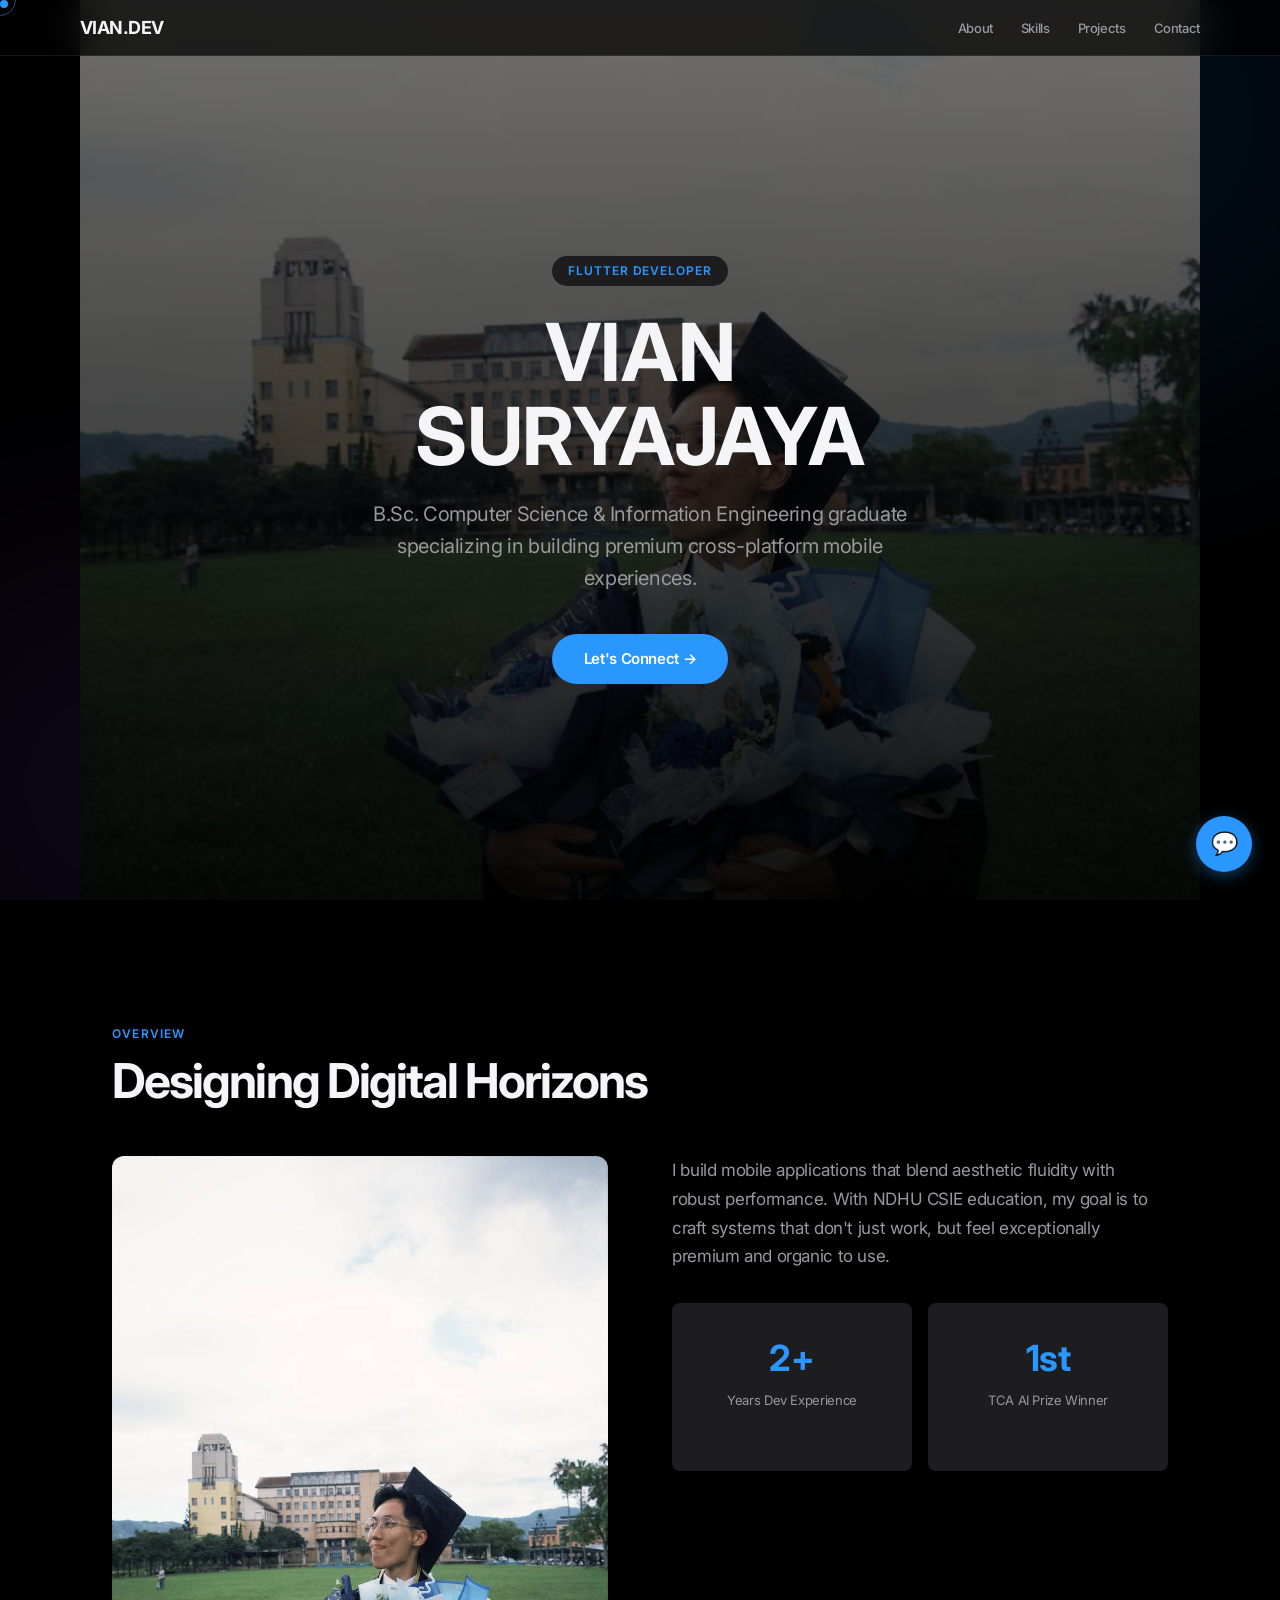
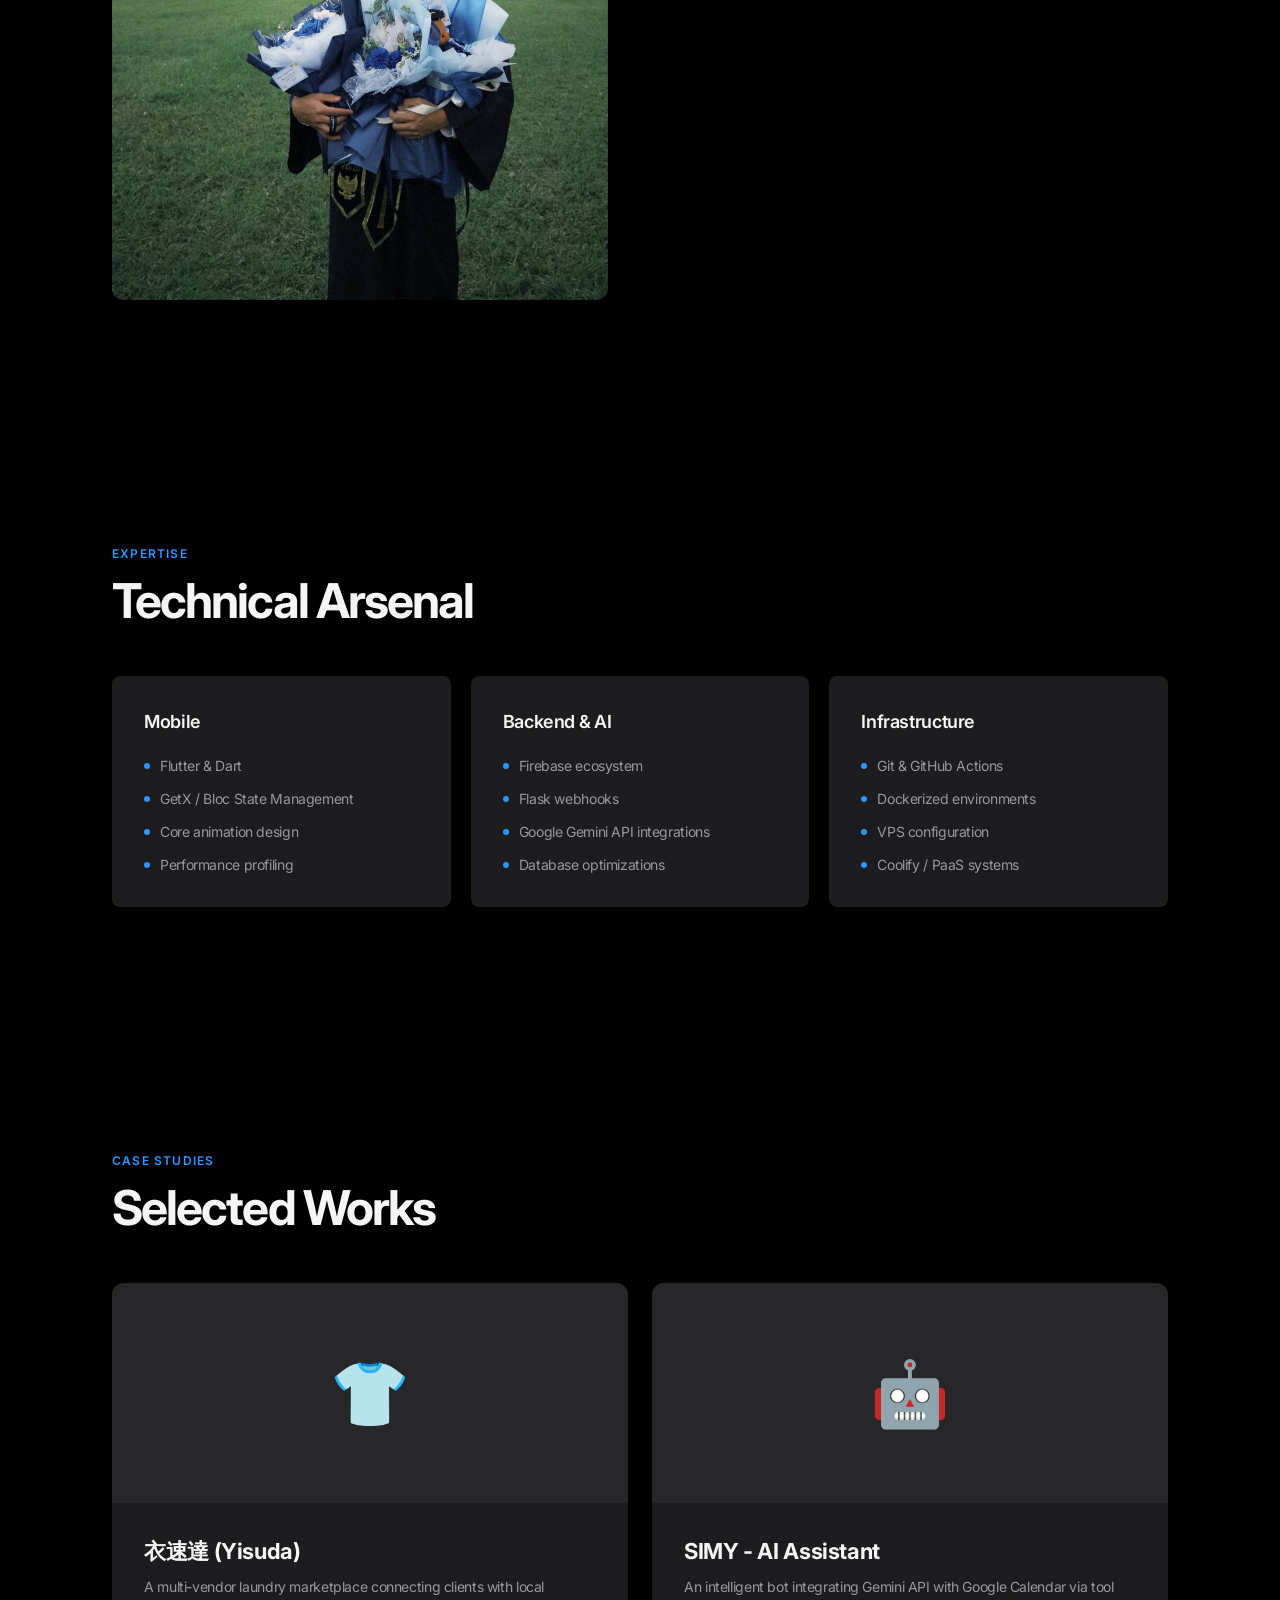
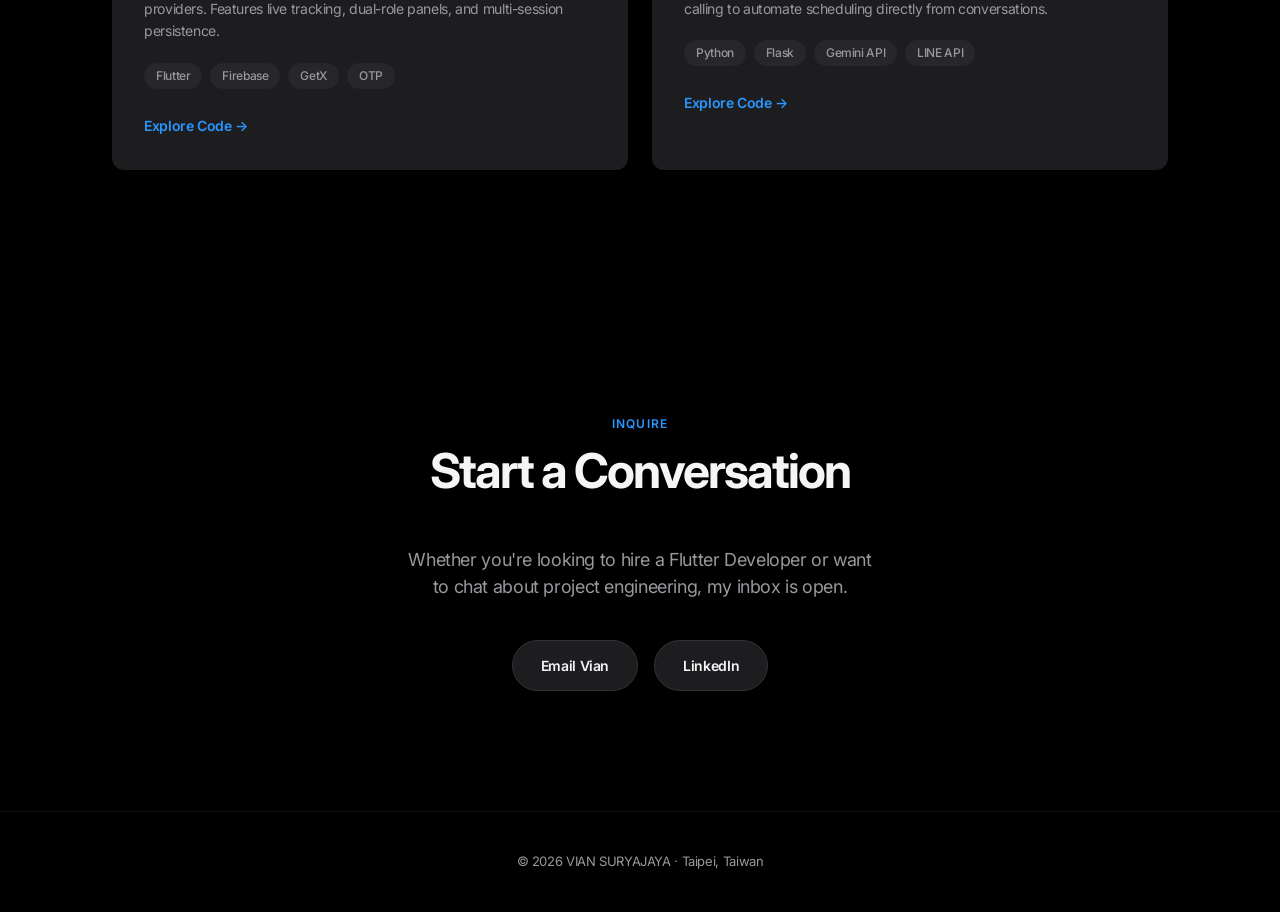
==== index.html @ 68aedcb1 "Complete rebuild: Apple minimalist design, clean HTML/CSS/JS" ====
<!DOCTYPE html>
<html lang="en">
<head>
  <meta charset="UTF-8" />
  <meta name="viewport" content="width=device-width, initial-scale=1.0" />
  <title>VIAN SURYAJAYA | Flutter Mobile Developer</title>
  <link rel="stylesheet" href="style.css" />
</head>
<body>

  <div class="custom-cursor" id="cursor"></div>
  <div class="custom-cursor-follower" id="cursor-follower"></div>

  <div id="bg-glow">
    <div class="blob blob-1"></div>
    <div class="blob blob-2"></div>
    <div class="blob blob-3"></div>
  </div>

  <nav>
    <div class="inner">
      <div class="logo">VIAN.DEV</div>
      <ul>
        <li><a href="#about">About</a></li>
        <li><a href="#skills">Skills</a></li>
        <li><a href="#projects">Projects</a></li>
        <li><a href="#contact">Contact</a></li>
      </ul>
    </div>
  </nav>

  <section class="hero" id="home">
    <span class="section-tag animate-hero">Flutter Developer</span>
    <h1 class="animate-hero">
      <span>VIAN</span>
      <span>SURYAJAYA</span>
    </h1>
    <p class="animate-hero">B.Sc. Computer Science & Information Engineering graduate specializing in building premium cross-platform mobile experiences.</p>
    <a href="#contact" class="hero-cta animate-hero">Let&#39;s Connect →</a>
  </section>

  <section id="about">
    <span class="section-tag">Overview</span>
    <h2 class="section-title">Designing Digital Horizons</h2>
    <div class="about-grid">
      <div class="about-photo">
        <img src="assets/profile.jpg" alt="Vian Suryajaya" />
      </div>
      <div class="about-text">
        <p>I build mobile applications that blend aesthetic fluidity with robust performance. With NDHU CSIE education, my goal is to craft systems that don&#39;t just work, but feel exceptionally premium and organic to use.</p>
        <div class="about-stats">
          <div class="stat-card">
            <h3>2+</h3>
            <p>Years Dev Experience</p>
          </div>
          <div class="stat-card">
            <h3>1st</h3>
            <p>TCA AI Prize Winner</p>
          </div>
        </div>
      </div>
    </div>
  </section>

  <section id="skills">
    <span class="section-tag">Expertise</span>
    <h2 class="section-title">Technical Arsenal</h2>
    <div class="skills-grid">
      <div class="skill-card">
        <h3>Mobile</h3>
        <ul>
          <li>Flutter &amp; Dart</li>
          <li>GetX / Bloc State Management</li>
          <li>Core animation design</li>
          <li>Performance profiling</li>
        </ul>
      </div>
      <div class="skill-card">
        <h3>Backend &amp; AI</h3>
        <ul>
          <li>Firebase ecosystem</li>
          <li>Flask webhooks</li>
          <li>Google Gemini API integrations</li>
          <li>Database optimizations</li>
        </ul>
      </div>
      <div class="skill-card">
        <h3>Infrastructure</h3>
        <ul>
          <li>Git &amp; GitHub Actions</li>
          <li>Dockerized environments</li>
          <li>VPS configuration</li>
          <li>Coolify / PaaS systems</li>
        </ul>
      </div>
    </div>
  </section>

  <section id="projects">
    <span class="section-tag">Case Studies</span>
    <h2 class="section-title">Selected Works</h2>
    <div class="projects-grid">
      <div class="project-card">
        <div class="thumb">👕</div>
        <div class="body">
          <h3>衣速達 (Yisuda)</h3>
          <p>A multi-vendor laundry marketplace connecting clients with local providers. Features live tracking, dual-role panels, and multi-session persistence.</p>
          <div class="stack">
            <span>Flutter</span><span>Firebase</span><span>GetX</span><span>OTP</span>
          </div>
          <div class="links">
            <a href="https://github.com/viansuryajayaa" target="_blank">Explore Code →</a>
          </div>
        </div>
      </div>
      <div class="project-card">
        <div class="thumb">🤖</div>
        <div class="body">
          <h3>SIMY - AI Assistant</h3>
          <p>An intelligent bot integrating Gemini API with Google Calendar via tool calling to automate scheduling directly from conversations.</p>
          <div class="stack">
            <span>Python</span><span>Flask</span><span>Gemini API</span><span>LINE API</span>
          </div>
          <div class="links">
            <a href="https://github.com/viansuryajayaa" target="_blank">Explore Code →</a>
          </div>
        </div>
      </div>
    </div>
  </section>

  <section id="contact">
    <div class="contact-content">
      <span class="section-tag">Inquire</span>
      <h2 class="section-title">Start a Conversation</h2>
      <p>Whether you&#39;re looking to hire a Flutter Developer or want to chat about project engineering, my inbox is open.</p>
      <div class="contact-links">
        <a href="mailto:viansuryajaya37@gmail.com">Email Vian</a>
        <a href="https://linkedin.com/in/viansuryajaya" target="_blank">LinkedIn</a>
      </div>
    </div>
  </section>

  <footer>
    <p>&copy; 2026 VIAN SURYAJAYA &middot; Taipei, Taiwan</p>
  </footer>

  <div class="chat-widget">
    <button class="chat-btn" id="chatBtn">💬</button>
    <div class="chat-box" id="chatBox">
      <div class="chat-header">
        <div class="title">
          <span class="status"></span>
          SIMY AI Assistant
        </div>
        <button class="close" id="chatClose">✕</button>
      </div>
      <div class="chat-messages" id="chatMessages">
        <div class="chat-bubble bot">
          Hi! I am SIMY, Vian&#39;s AI Assistant. Ask me anything about Vian&#39;s experience, projects, or skills!
        </div>
      </div>
      <div class="chat-input-area">
        <input type="text" class="chat-input" id="chatInput" placeholder="Type a message..." />
        <button class="chat-send" id="chatSend">Send</button>
      </div>
    </div>
  </div>

  <script src="script.js"></script>
</body>
</html>
---- style.css ----
/* ─── Apple Minimalist Design System (NeedMCP) ─── */

@import url("https://fonts.googleapis.com/css2?family=Inter:wght@400;500;600;700&display=swap");

:root {
  --bg: #000000;
  --surface: #1d1d1f;
  --surface-elevated: #272729;
  --text: #f5f5f7;
  --text-dim: #98989d;
  --border: #333336;
  --accent: #2997ff;
  --accent-rgb: 41, 151, 255;
  --success: #30d158;
  --danger: #ff453a;
  --radius: 8px;
  --radius-lg: 12px;
  --radius-pill: 980px;
}

/* ─── Reset ─── */
*, *::before, *::after {
  box-sizing: border-box;
  margin: 0;
  padding: 0;
  -webkit-font-smoothing: antialiased;
}

html {
  scroll-behavior: smooth;
}

body {
  background: var(--bg);
  color: var(--text);
  font-family: "Inter", -apple-system, BlinkMacSystemFont, "SF Pro Text", "Helvetica Neue", Arial, sans-serif;
  font-size: 17px;
  line-height: 1.5;
  letter-spacing: -0.022em;
  overflow-x: hidden;
}

a {
  color: var(--accent);
  text-decoration: none;
  transition: opacity 0.2s;
}
a:hover {
  opacity: 0.8;
}

img {
  max-width: 100%;
  display: block;
}

ul {
  list-style: none;
}

/* ─── Scrollbar ─── */
::-webkit-scrollbar { width: 6px; }
::-webkit-scrollbar-track { background: var(--bg); }
::-webkit-scrollbar-thumb { background: var(--surface-elevated); border-radius: 3px; }

/* ─── Background Glow ─── */
#bg-glow {
  position: fixed;
  top: 0;
  left: 0;
  width: 100vw;
  height: 100vh;
  z-index: -1;
  overflow: hidden;
  background: var(--bg);
}

.blob {
  position: absolute;
  border-radius: 50%;
  filter: blur(120px);
  opacity: 0.08;
  animation: drift 25s infinite alternate ease-in-out;
}

.blob-1 {
  top: -20%;
  right: -10%;
  width: 600px;
  height: 600px;
  background: var(--accent);
}

.blob-2 {
  bottom: -15%;
  left: -10%;
  width: 500px;
  height: 500px;
  background: #a259ff;
  animation-delay: -8s;
}

.blob-3 {
  top: 40%;
  left: 30%;
  width: 400px;
  height: 400px;
  background: #30d158;
  animation-delay: -16s;
}

@keyframes drift {
  0%   { transform: translate(0, 0) scale(1); }
  50%  { transform: translate(40px, -40px) scale(1.1); }
  100% { transform: translate(-20px, 30px) scale(0.95); }
}

/* ─── Custom Cursor ─── */
.custom-cursor {
  width: 8px;
  height: 8px;
  background: var(--accent);
  border-radius: 50%;
  position: fixed;
  top: 0;
  left: 0;
  pointer-events: none;
  z-index: 9999;
  transition: transform 0.1s;
}

.custom-cursor-follower {
  width: 32px;
  height: 32px;
  border: 1px solid rgba(var(--accent-rgb), 0.5);
  border-radius: 50%;
  position: fixed;
  top: 0;
  left: 0;
  pointer-events: none;
  z-index: 9998;
  transition: transform 0.15s ease-out, width 0.2s, height 0.2s;
}

/* ─── Navigation ─── */
nav {
  position: fixed;
  top: 0;
  left: 0;
  right: 0;
  z-index: 100;
  padding: 0 40px;
  height: 56px;
  background: rgba(0, 0, 0, 0.72);
  backdrop-filter: saturate(180%) blur(20px);
  -webkit-backdrop-filter: saturate(180%) blur(20px);
  border-bottom: 1px solid rgba(255, 255, 255, 0.08);
}

nav .inner {
  max-width: 1120px;
  margin: 0 auto;
  display: flex;
  justify-content: space-between;
  align-items: center;
  height: 100%;
}

nav .logo {
  font-family: "Inter", sans-serif;
  font-weight: 700;
  font-size: 18px;
  color: var(--text);
  letter-spacing: -0.03em;
}

nav ul {
  display: flex;
  gap: 28px;
}

nav a {
  color: var(--text-dim);
  font-size: 13px;
  font-weight: 500;
  transition: color 0.2s;
}

nav a:hover {
  color: var(--text);
  opacity: 1;
}

/* ─── Hero Section ─── */
.hero {
  min-height: 100vh;
  display: flex;
  flex-direction: column;
  justify-content: center;
  align-items: center;
  text-align: center;
  padding: 120px 32px 80px;
  background:
    linear-gradient(rgba(0, 0, 0, 0.55), rgba(0, 0, 0, 0.9)),
    url("assets/hero-bg.jpg") center / cover no-repeat;
  position: relative;
}

.hero .section-tag {
  display: inline-block;
  background: var(--surface);
  color: var(--accent);
  padding: 6px 16px;
  border-radius: var(--radius-pill);
  font-size: 12px;
  font-weight: 600;
  text-transform: uppercase;
  letter-spacing: 0.08em;
  margin-bottom: 24px;
}

.hero h1 {
  font-size: clamp(48px, 8vw, 80px);
  font-weight: 700;
  line-height: 1.05;
  color: var(--text);
  margin-bottom: 20px;
}

.hero h1 span {
  display: block;
}

.hero p {
  font-size: 20px;
  color: var(--text-dim);
  max-width: 560px;
  line-height: 1.6;
  margin-bottom: 40px;
}

.hero-cta {
  display: inline-block;
  background: var(--accent);
  color: #fff;
  padding: 14px 32px;
  border-radius: var(--radius-pill);
  font-size: 15px;
  font-weight: 600;
  text-decoration: none;
  transition: opacity 0.2s;
}

.hero-cta:hover {
  opacity: 0.85;
}

/* ─── Sections ─── */
section {
  max-width: 1120px;
  margin: 0 auto;
  padding: 120px 32px;
}

.section-tag {
  display: inline-block;
  font-size: 12px;
  font-weight: 600;
  color: var(--accent);
  text-transform: uppercase;
  letter-spacing: 0.1em;
  margin-bottom: 12px;
}

.section-title {
  font-size: clamp(32px, 5vw, 48px);
  font-weight: 700;
  letter-spacing: -0.04em;
  line-height: 1.1;
  margin-bottom: 48px;
  color: var(--text);
}

/* ─── About ─── */
.about-grid {
  display: grid;
  grid-template-columns: 1fr 1fr;
  gap: 64px;
  align-items: start;
}

.about-photo img {
  width: 100%;
  border-radius: var(--radius-lg);
  object-fit: cover;
}

.about-text p {
  font-size: 17px;
  color: var(--text-dim);
  line-height: 1.7;
  margin-bottom: 32px;
}

.about-stats {
  display: grid;
  grid-template-columns: 1fr 1fr;
  gap: 16px;
}

.stat-card {
  background: var(--surface);
  padding: 28px 24px;
  border-radius: var(--radius);
  text-align: center;
}

.stat-card h3 {
  font-size: 36px;
  font-weight: 700;
  color: var(--accent);
  margin-bottom: 4px;
}

.stat-card p {
  font-size: 13px;
  color: var(--text-dim);
}

/* ─── Skills ─── */
.skills-grid {
  display: grid;
  grid-template-columns: repeat(3, 1fr);
  gap: 20px;
}

.skill-card {
  background: var(--surface);
  padding: 32px;
  border-radius: var(--radius);
  transition: transform 0.25s, box-shadow 0.25s;
}

.skill-card:hover {
  transform: translateY(-4px);
  box-shadow: 0 8px 32px rgba(0, 0, 0, 0.3);
}

.skill-card h3 {
  font-size: 18px;
  font-weight: 600;
  margin-bottom: 20px;
}

.skill-card ul {
  display: flex;
  flex-direction: column;
  gap: 12px;
}

.skill-card li {
  font-size: 14px;
  color: var(--text-dim);
  padding-left: 16px;
  position: relative;
}

.skill-card li::before {
  content: "";
  position: absolute;
  left: 0;
  top: 8px;
  width: 6px;
  height: 6px;
  border-radius: 50%;
  background: var(--accent);
}

/* ─── Projects ─── */
.projects-grid {
  display: grid;
  grid-template-columns: repeat(2, 1fr);
  gap: 24px;
}

.project-card {
  background: var(--surface);
  border-radius: var(--radius-lg);
  overflow: hidden;
  transition: transform 0.25s, box-shadow 0.25s;
}

.project-card:hover {
  transform: translateY(-6px);
  box-shadow: 0 12px 40px rgba(0, 0, 0, 0.4);
}

.project-card .thumb {
  height: 220px;
  background: var(--surface-elevated);
  display: flex;
  align-items: center;
  justify-content: center;
  font-size: 4rem;
}

.project-card .body {
  padding: 32px;
}

.project-card h3 {
  font-size: 22px;
  font-weight: 700;
  margin-bottom: 8px;
}

.project-card p {
  font-size: 14px;
  color: var(--text-dim);
  line-height: 1.6;
  margin-bottom: 20px;
}

.project-card .stack {
  display: flex;
  flex-wrap: wrap;
  gap: 8px;
  margin-bottom: 24px;
}

.project-card .stack span {
  background: var(--surface-elevated);
  color: var(--text-dim);
  padding: 4px 12px;
  border-radius: var(--radius-pill);
  font-size: 12px;
  font-weight: 500;
}

.project-card .links a {
  font-size: 14px;
  font-weight: 600;
  color: var(--accent);
}

/* ─── Contact ─── */
#contact {
  text-align: center;
}

.contact-content p {
  font-size: 18px;
  color: var(--text-dim);
  margin-bottom: 40px;
  max-width: 480px;
  margin-left: auto;
  margin-right: auto;
}

.contact-links {
  display: flex;
  justify-content: center;
  gap: 16px;
}

.contact-links a {
  display: inline-block;
  background: var(--surface);
  color: var(--text);
  padding: 14px 28px;
  border-radius: var(--radius-pill);
  font-size: 14px;
  font-weight: 600;
  border: 1px solid var(--border);
  transition: background 0.2s, border-color 0.2s;
}

.contact-links a:hover {
  background: var(--accent);
  border-color: var(--accent);
  color: #fff;
  opacity: 1;
}

/* ─── Footer ─── */
footer {
  text-align: center;
  padding: 40px 32px;
  border-top: 1px solid rgba(255, 255, 255, 0.06);
  color: var(--text-dim);
  font-size: 13px;
}

/* ─── Chat Widget ─── */
.chat-widget {
  position: fixed;
  bottom: 28px;
  right: 28px;
  z-index: 1000;
}

.chat-btn {
  width: 56px;
  height: 56px;
  border-radius: 50%;
  background: var(--accent);
  color: #fff;
  border: none;
  cursor: pointer;
  font-size: 22px;
  display: flex;
  align-items: center;
  justify-content: center;
  box-shadow: 0 4px 16px rgba(var(--accent-rgb), 0.4);
  transition: transform 0.2s;
}

.chat-btn:hover {
  transform: scale(1.08);
}

.chat-box {
  position: absolute;
  bottom: 72px;
  right: 0;
  width: 370px;
  height: 480px;
  background: rgba(29, 29, 31, 0.96);
  backdrop-filter: blur(24px);
  -webkit-backdrop-filter: blur(24px);
  border-radius: var(--radius-lg);
  box-shadow: 0 12px 40px rgba(0, 0, 0, 0.5);
  display: flex;
  flex-direction: column;
  overflow: hidden;
  transform: translateY(16px);
  opacity: 0;
  pointer-events: none;
  transition: transform 0.3s, opacity 0.3s;
}

.chat-box.open {
  transform: translateY(0);
  opacity: 1;
  pointer-events: auto;
}

.chat-header {
  padding: 16px 20px;
  background: var(--surface-elevated);
  border-bottom: 1px solid var(--border);
  display: flex;
  align-items: center;
  justify-content: space-between;
}

.chat-header .title {
  display: flex;
  align-items: center;
  gap: 8px;
  font-size: 14px;
  font-weight: 600;
}

.chat-header .status {
  width: 8px;
  height: 8px;
  background: var(--success);
  border-radius: 50%;
  display: inline-block;
}

.chat-header .close {
  background: none;
  border: none;
  color: var(--text-dim);
  cursor: pointer;
  font-size: 16px;
  padding: 4px 8px;
}

.chat-messages {
  flex: 1;
  padding: 20px;
  overflow-y: auto;
  display: flex;
  flex-direction: column;
  gap: 12px;
}

.chat-bubble {
  max-width: 80%;
  padding: 12px 16px;
  border-radius: 14px;
  font-size: 14px;
  line-height: 1.5;
}

.chat-bubble.bot {
  background: var(--surface-elevated);
  color: var(--text);
  align-self: flex-start;
  border-bottom-left-radius: 4px;
}

.chat-bubble.user {
  background: var(--accent);
  color: #fff;
  align-self: flex-end;
  border-bottom-right-radius: 4px;
  font-weight: 500;
}

.chat-input-area {
  padding: 16px;
  border-top: 1px solid var(--border);
  display: flex;
  gap: 10px;
}

.chat-input {
  flex: 1;
  background: var(--surface-elevated);
  border: 1px solid var(--border);
  border-radius: var(--radius);
  padding: 10px 14px;
  color: var(--text);
  font-size: 14px;
  font-family: inherit;
  outline: none;
}

.chat-input:focus {
  border-color: var(--accent);
}

.chat-send {
  background: var(--accent);
  color: #fff;
  border: none;
  border-radius: var(--radius);
  padding: 10px 18px;
  font-size: 14px;
  font-weight: 600;
  font-family: inherit;
  cursor: pointer;
  transition: opacity 0.2s;
}

.chat-send:hover {
  opacity: 0.85;
}

/* ─── Responsive ─── */
@media (max-width: 768px) {
  nav { padding: 0 20px; }
  nav ul { gap: 16px; }
  nav a { font-size: 12px; }

  section { padding: 80px 20px; }

  .hero { padding: 100px 20px 60px; }
  .hero p { font-size: 17px; }

  .about-grid { grid-template-columns: 1fr; gap: 32px; }
  .about-stats { grid-template-columns: 1fr 1fr; }

  .skills-grid { grid-template-columns: 1fr; }

  .projects-grid { grid-template-columns: 1fr; }

  .chat-box {
    width: calc(100vw - 40px);
    right: -12px;
  }
}

/* ─── Animate on load ─── */
.animate-hero {
  opacity: 0;
  transform: translateY(24px);
  animation: fadeUp 0.8s forwards;
}

.animate-hero:nth-child(1) { animation-delay: 0.1s; }
.animate-hero:nth-child(2) { animation-delay: 0.2s; }
.animate-hero:nth-child(3) { animation-delay: 0.35s; }
.animate-hero:nth-child(4) { animation-delay: 0.5s; }

@keyframes fadeUp {
  to {
    opacity: 1;
    transform: translateY(0);
  }
}
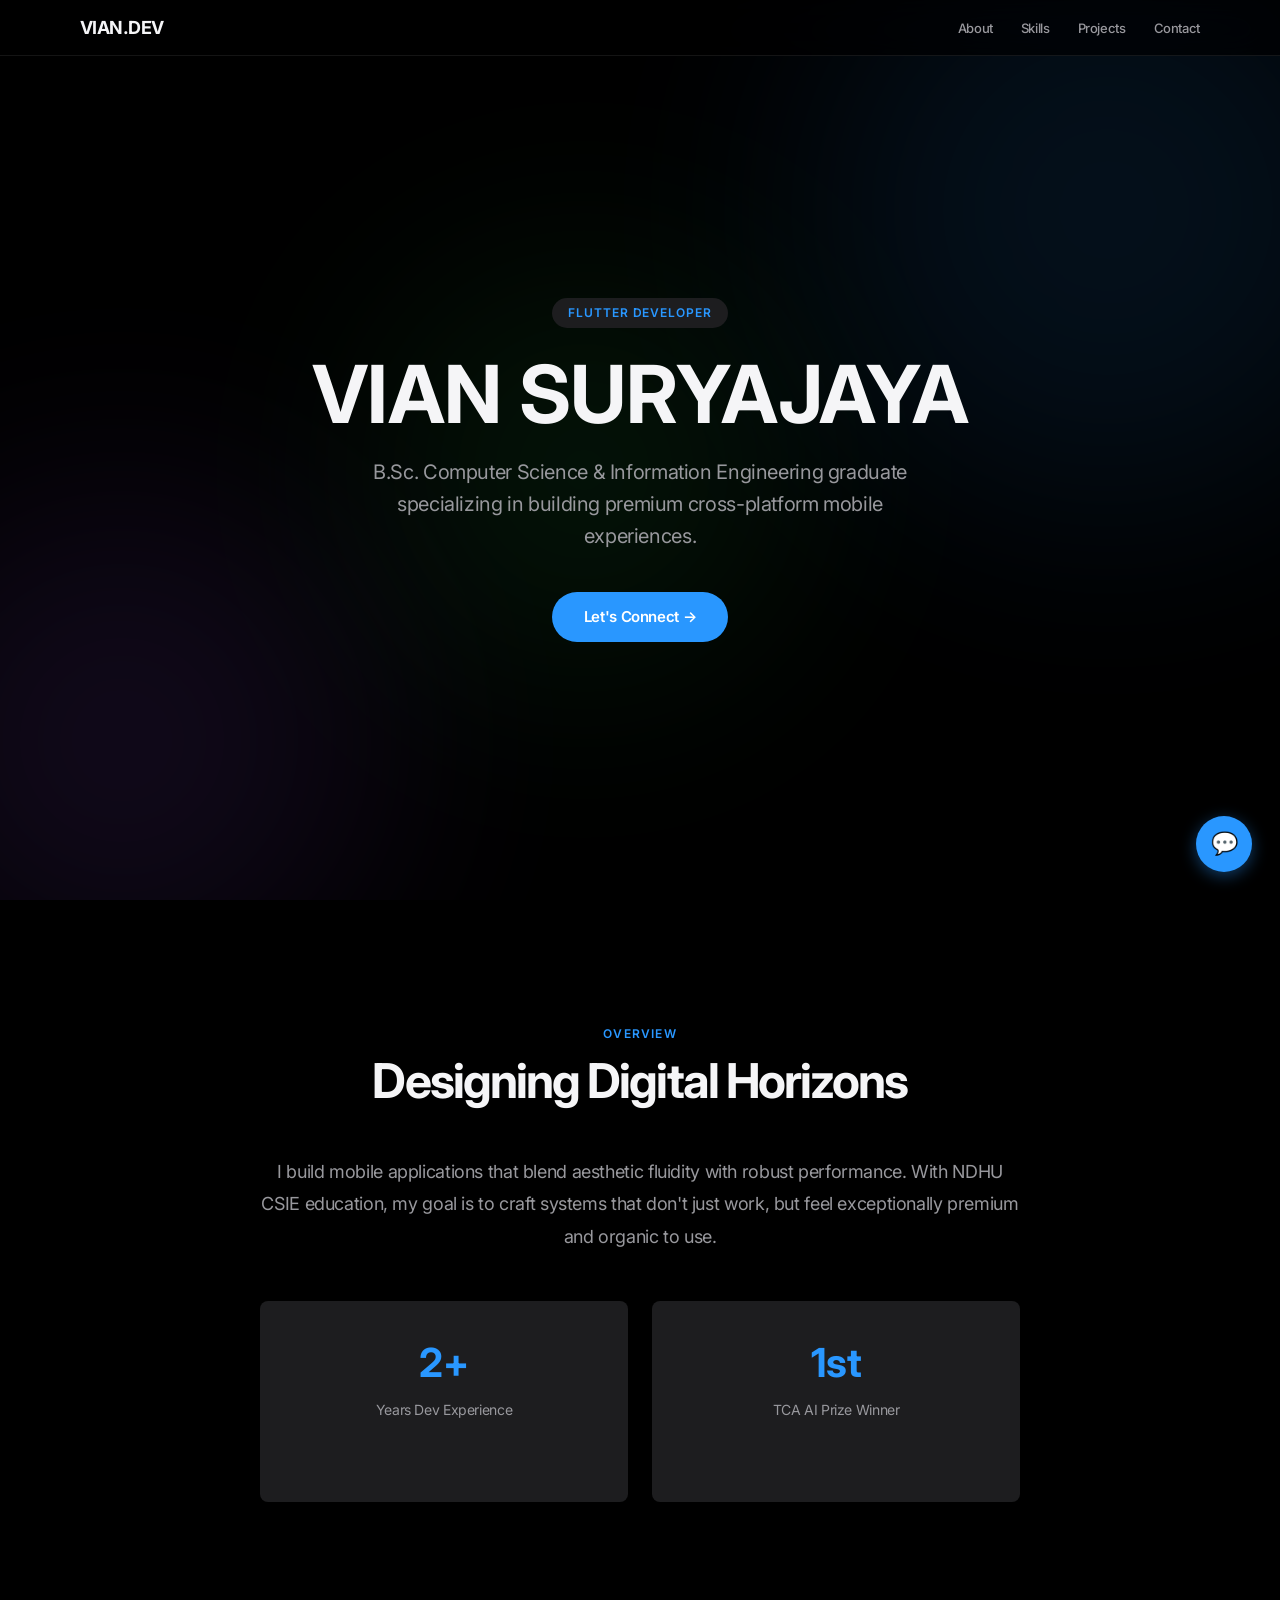
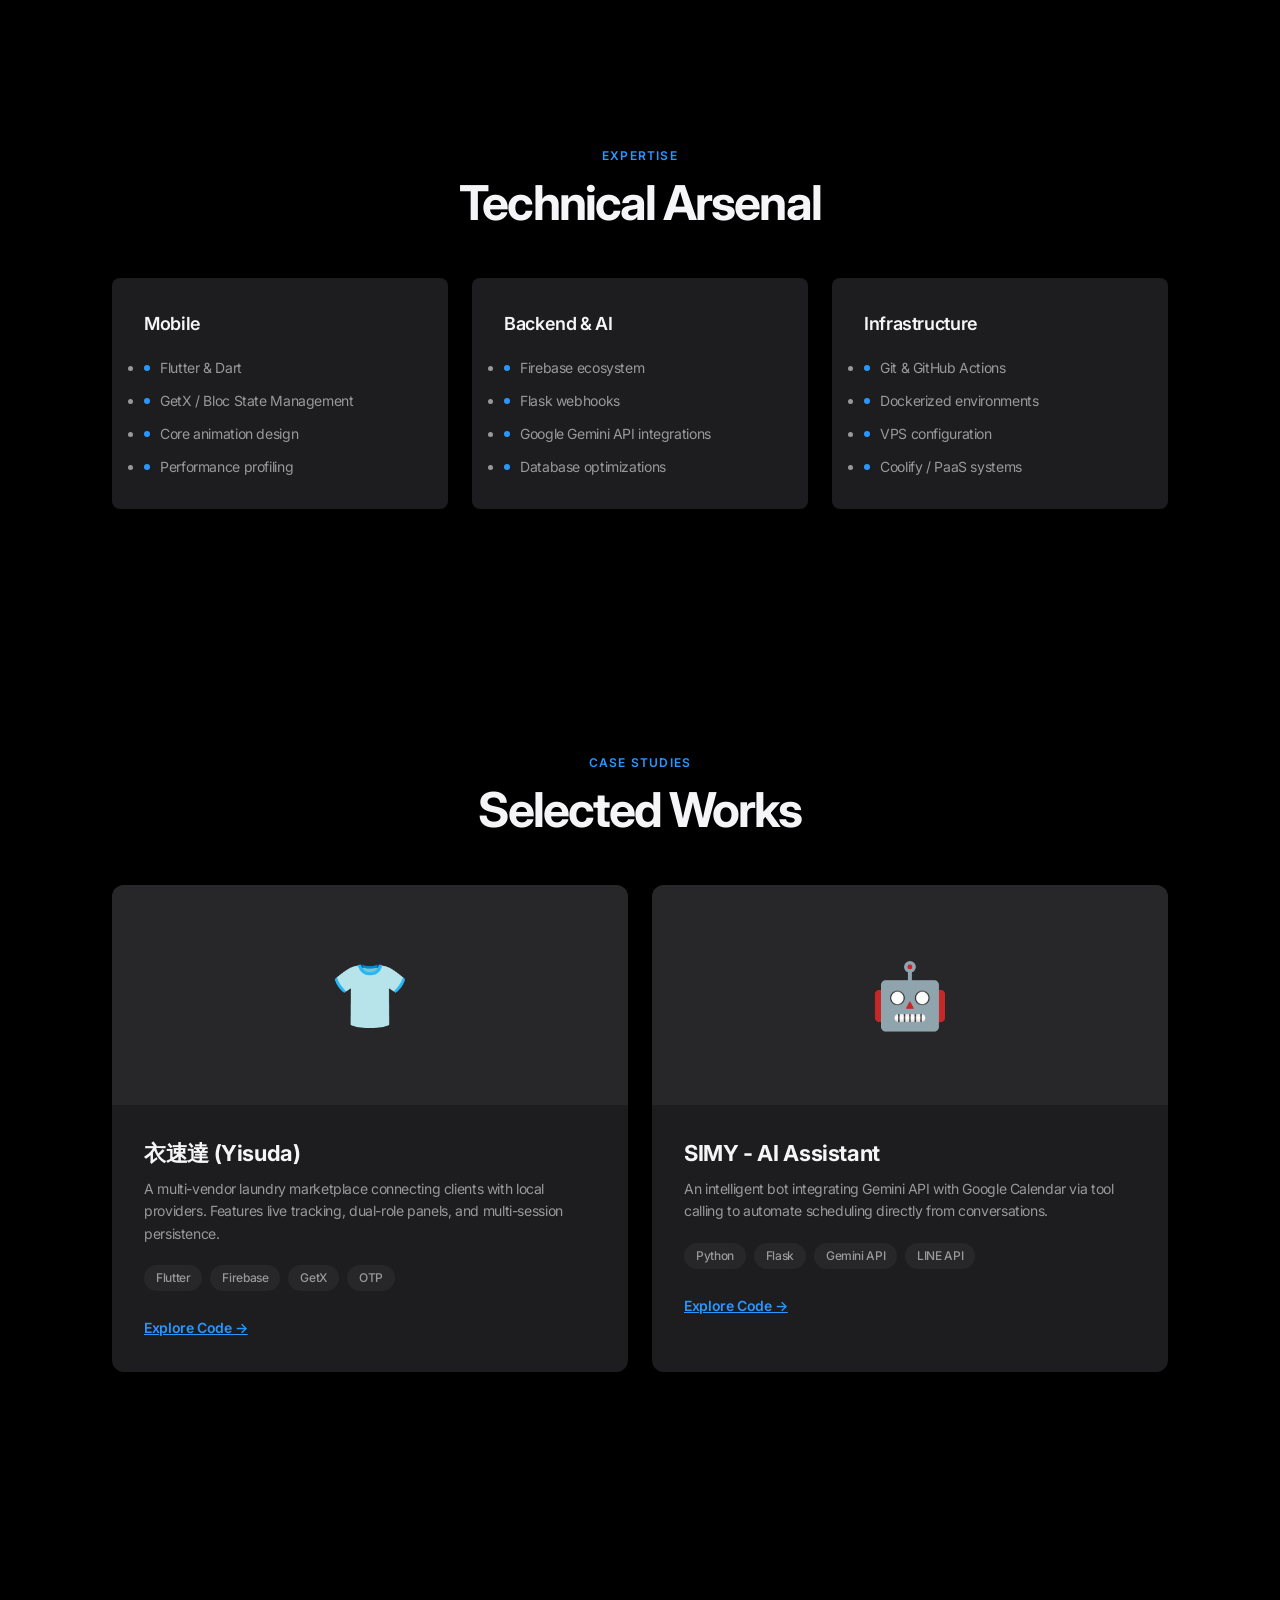
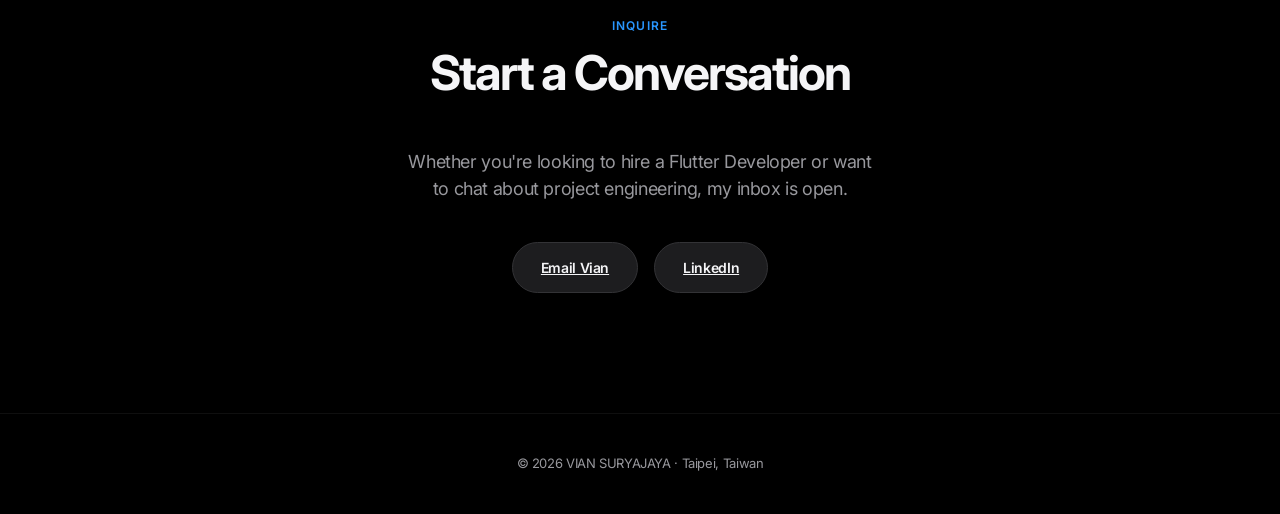
==== commit 4dd119b9: "Remove photo dependencies, switch to full text-centered minimalist developers theme" ====
--- a/index.html
+++ b/index.html
@@ -40,12 +40,9 @@
   </section>
 
   <section id="about">
-    <span class="section-tag">Overview</span>
-    <h2 class="section-title">Designing Digital Horizons</h2>
-    <div class="about-grid">
-      <div class="about-photo">
-        <img src="assets/profile.jpg" alt="Vian Suryajaya" />
-      </div>
+    <div class="about-content">
+      <span class="section-tag">Overview</span>
+      <h2 class="section-title">Designing Digital Horizons</h2>
       <div class="about-text">
         <p>I build mobile applications that blend aesthetic fluidity with robust performance. With NDHU CSIE education, my goal is to craft systems that don&#39;t just work, but feel exceptionally premium and organic to use.</p>
         <div class="about-stats">
@@ -63,8 +60,10 @@
   </section>
 
   <section id="skills">
-    <span class="section-tag">Expertise</span>
-    <h2 class="section-title">Technical Arsenal</h2>
+    <div style="text-align: center;">
+      <span class="section-tag">Expertise</span>
+      <h2 class="section-title">Technical Arsenal</h2>
+    </div>
     <div class="skills-grid">
       <div class="skill-card">
         <h3>Mobile</h3>
@@ -97,8 +96,10 @@
   </section>
 
   <section id="projects">
-    <span class="section-tag">Case Studies</span>
-    <h2 class="section-title">Selected Works</h2>
+    <div style="text-align: center;">
+      <span class="section-tag">Case Studies</span>
+      <h2 class="section-title">Selected Works</h2>
+    </div>
     <div class="projects-grid">
       <div class="project-card">
         <div class="thumb">👕</div>
--- a/style.css
+++ b/style.css
@@ -1,4 +1,4 @@
-/* ─── Apple Minimalist Design System (NeedMCP) ─── */
+/* ─── Apple Minimalist Design System (Developer Edition) ─── */
 
 @import url("https://fonts.googleapis.com/css2?family=Inter:wght@400;500;600;700&display=swap");
 
@@ -18,7 +18,6 @@
   --radius-pill: 980px;
 }
 
-/* ─── Reset ─── */
 *, *::before, *::after {
   box-sizing: border-box;
   margin: 0;
@@ -26,9 +25,7 @@
   -webkit-font-smoothing: antialiased;
 }
 
-html {
-  scroll-behavior: smooth;
-}
+html { scroll-behavior: smooth; }
 
 body {
   background: var(--bg);
@@ -39,29 +36,6 @@
   letter-spacing: -0.022em;
   overflow-x: hidden;
 }
-
-a {
-  color: var(--accent);
-  text-decoration: none;
-  transition: opacity 0.2s;
-}
-a:hover {
-  opacity: 0.8;
-}
-
-img {
-  max-width: 100%;
-  display: block;
-}
-
-ul {
-  list-style: none;
-}
-
-/* ─── Scrollbar ─── */
-::-webkit-scrollbar { width: 6px; }
-::-webkit-scrollbar-track { background: var(--bg); }
-::-webkit-scrollbar-thumb { background: var(--surface-elevated); border-radius: 3px; }
 
 /* ─── Background Glow ─── */
 #bg-glow {
@@ -79,67 +53,18 @@
   position: absolute;
   border-radius: 50%;
   filter: blur(120px);
-  opacity: 0.08;
+  opacity: 0.1;
   animation: drift 25s infinite alternate ease-in-out;
 }
 
-.blob-1 {
-  top: -20%;
-  right: -10%;
-  width: 600px;
-  height: 600px;
-  background: var(--accent);
-}
-
-.blob-2 {
-  bottom: -15%;
-  left: -10%;
-  width: 500px;
-  height: 500px;
-  background: #a259ff;
-  animation-delay: -8s;
-}
-
-.blob-3 {
-  top: 40%;
-  left: 30%;
-  width: 400px;
-  height: 400px;
-  background: #30d158;
-  animation-delay: -16s;
-}
+.blob-1 { top: -10%; right: -10%; width: 600px; height: 600px; background: var(--accent); }
+.blob-2 { bottom: -10%; left: -10%; width: 500px; height: 500px; background: #a259ff; animation-delay: -8s; }
+.blob-3 { top: 30%; left: 30%; width: 400px; height: 400px; background: #30d158; animation-delay: -16s; }
 
 @keyframes drift {
   0%   { transform: translate(0, 0) scale(1); }
   50%  { transform: translate(40px, -40px) scale(1.1); }
   100% { transform: translate(-20px, 30px) scale(0.95); }
-}
-
-/* ─── Custom Cursor ─── */
-.custom-cursor {
-  width: 8px;
-  height: 8px;
-  background: var(--accent);
-  border-radius: 50%;
-  position: fixed;
-  top: 0;
-  left: 0;
-  pointer-events: none;
-  z-index: 9999;
-  transition: transform 0.1s;
-}
-
-.custom-cursor-follower {
-  width: 32px;
-  height: 32px;
-  border: 1px solid rgba(var(--accent-rgb), 0.5);
-  border-radius: 50%;
-  position: fixed;
-  top: 0;
-  left: 0;
-  pointer-events: none;
-  z-index: 9998;
-  transition: transform 0.15s ease-out, width 0.2s, height 0.2s;
 }
 
 /* ─── Navigation ─── */
@@ -177,21 +102,20 @@
 nav ul {
   display: flex;
   gap: 28px;
+  list-style: none;
 }
 
 nav a {
   color: var(--text-dim);
   font-size: 13px;
   font-weight: 500;
+  text-decoration: none;
   transition: color 0.2s;
 }
 
-nav a:hover {
-  color: var(--text);
-  opacity: 1;
-}
-
-/* ─── Hero Section ─── */
+nav a:hover { color: var(--text); }
+
+/* ─── Hero Section (No Photo) ─── */
 .hero {
   min-height: 100vh;
   display: flex;
@@ -200,9 +124,6 @@
   align-items: center;
   text-align: center;
   padding: 120px 32px 80px;
-  background:
-    linear-gradient(rgba(0, 0, 0, 0.55), rgba(0, 0, 0, 0.9)),
-    url("assets/hero-bg.jpg") center / cover no-repeat;
   position: relative;
 }
 
@@ -227,10 +148,6 @@
   margin-bottom: 20px;
 }
 
-.hero h1 span {
-  display: block;
-}
-
 .hero p {
   font-size: 20px;
   color: var(--text-dim);
@@ -251,9 +168,7 @@
   transition: opacity 0.2s;
 }
 
-.hero-cta:hover {
-  opacity: 0.85;
-}
+.hero-cta:hover { opacity: 0.85; }
 
 /* ─── Sections ─── */
 section {
@@ -279,51 +194,46 @@
   line-height: 1.1;
   margin-bottom: 48px;
   color: var(--text);
-}
-
-/* ─── About ─── */
-.about-grid {
-  display: grid;
-  grid-template-columns: 1fr 1fr;
-  gap: 64px;
-  align-items: start;
-}
-
-.about-photo img {
-  width: 100%;
-  border-radius: var(--radius-lg);
-  object-fit: cover;
+  text-align: center;
+}
+
+/* ─── About (No Photo) ─── */
+.about-content {
+  max-width: 760px;
+  margin: 0 auto;
+  text-align: center;
 }
 
 .about-text p {
-  font-size: 17px;
-  color: var(--text-dim);
-  line-height: 1.7;
-  margin-bottom: 32px;
+  font-size: 18px;
+  color: var(--text-dim);
+  line-height: 1.8;
+  margin-bottom: 48px;
 }
 
 .about-stats {
   display: grid;
-  grid-template-columns: 1fr 1fr;
-  gap: 16px;
+  grid-template-columns: repeat(auto-fit, minmax(200px, 1fr));
+  gap: 24px;
+  justify-content: center;
 }
 
 .stat-card {
   background: var(--surface);
-  padding: 28px 24px;
+  padding: 32px 24px;
   border-radius: var(--radius);
   text-align: center;
 }
 
 .stat-card h3 {
-  font-size: 36px;
+  font-size: 40px;
   font-weight: 700;
   color: var(--accent);
   margin-bottom: 4px;
 }
 
 .stat-card p {
-  font-size: 13px;
+  font-size: 14px;
   color: var(--text-dim);
 }
 
@@ -331,7 +241,7 @@
 .skills-grid {
   display: grid;
   grid-template-columns: repeat(3, 1fr);
-  gap: 20px;
+  gap: 24px;
 }
 
 .skill-card {
@@ -515,9 +425,7 @@
   transition: transform 0.2s;
 }
 
-.chat-btn:hover {
-  transform: scale(1.08);
-}
+.chat-btn:hover { transform: scale(1.08); }
 
 .chat-box {
   position: absolute;
@@ -630,9 +538,7 @@
   outline: none;
 }
 
-.chat-input:focus {
-  border-color: var(--accent);
-}
+.chat-input:focus { border-color: var(--accent); }
 
 .chat-send {
   background: var(--accent);
@@ -647,9 +553,7 @@
   transition: opacity 0.2s;
 }
 
-.chat-send:hover {
-  opacity: 0.85;
-}
+.chat-send:hover { opacity: 0.85; }
 
 /* ─── Responsive ─── */
 @media (max-width: 768px) {
@@ -662,8 +566,7 @@
   .hero { padding: 100px 20px 60px; }
   .hero p { font-size: 17px; }
 
-  .about-grid { grid-template-columns: 1fr; gap: 32px; }
-  .about-stats { grid-template-columns: 1fr 1fr; }
+  .about-stats { grid-template-columns: 1fr; }
 
   .skills-grid { grid-template-columns: 1fr; }
 
@@ -675,7 +578,6 @@
   }
 }
 
-/* ─── Animate on load ─── */
 .animate-hero {
   opacity: 0;
   transform: translateY(24px);
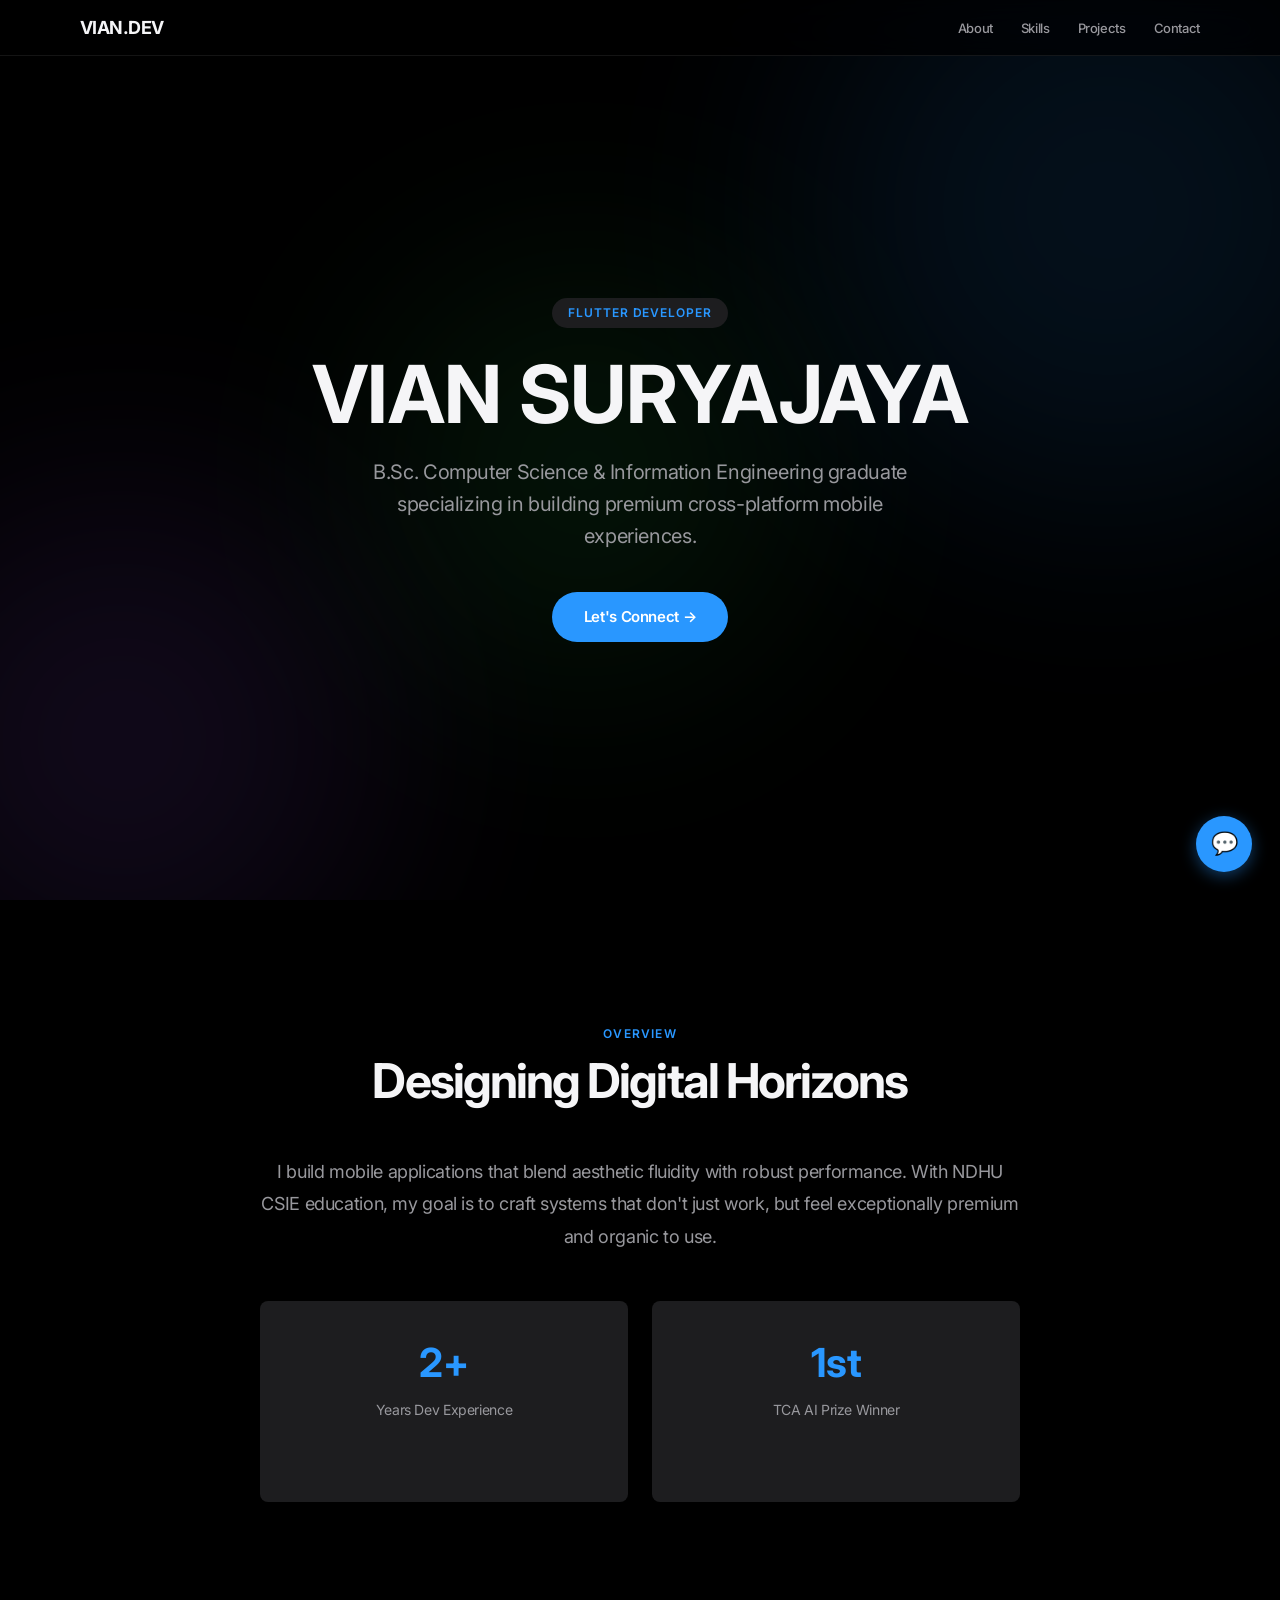
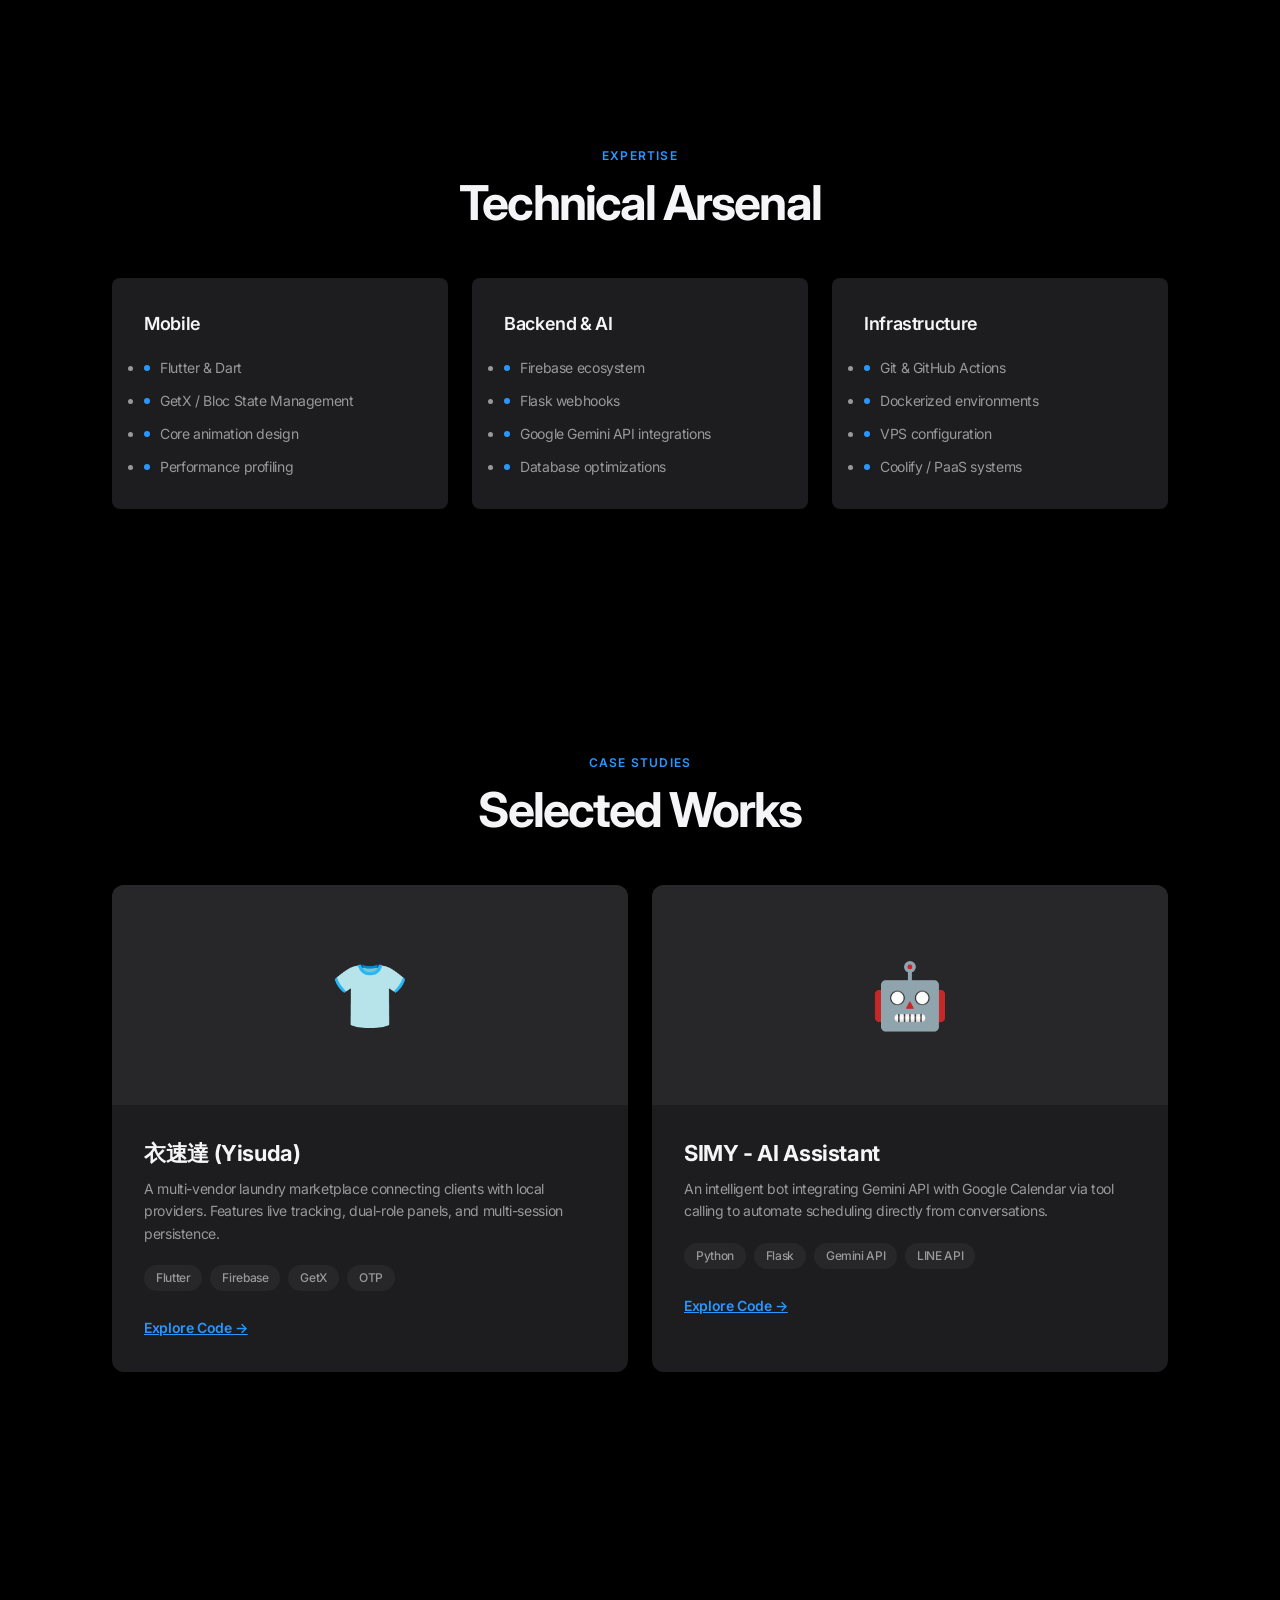
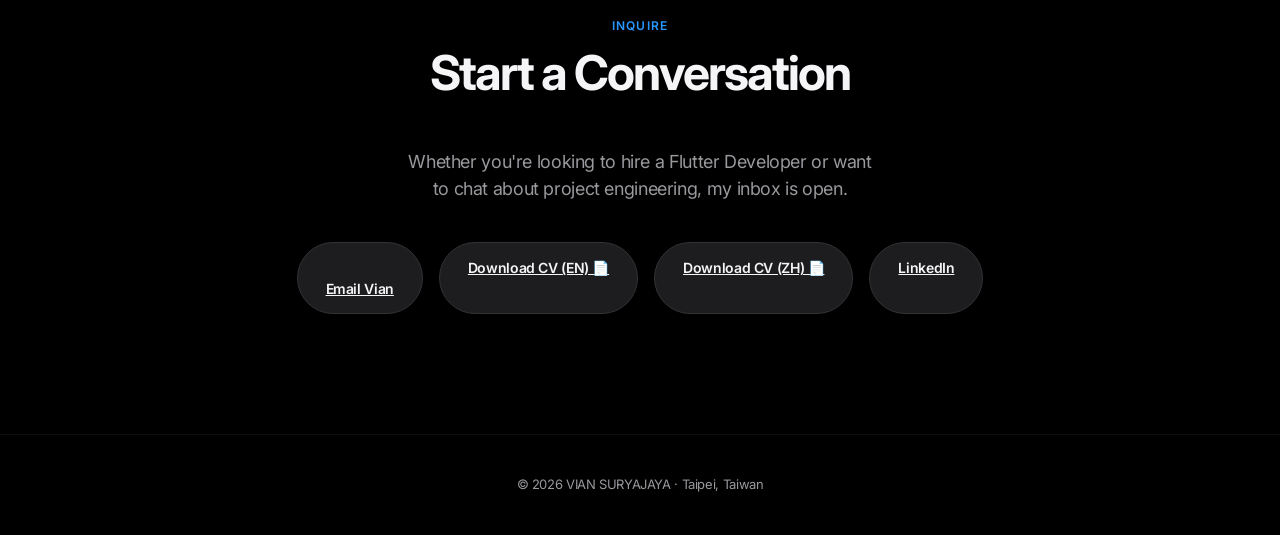
==== commit dc4dc769: "Add CV downloads to portfolio" ====
--- a/index.html
+++ b/index.html
@@ -136,7 +136,9 @@
       <h2 class="section-title">Start a Conversation</h2>
       <p>Whether you&#39;re looking to hire a Flutter Developer or want to chat about project engineering, my inbox is open.</p>
       <div class="contact-links">
-        <a href="mailto:viansuryajaya37@gmail.com">Email Vian</a>
+        <a href="mailto:viansuryajaya37@gmail.com"><br>Email Vian</a>
+        <a href="Vian_Suryajaya_Resume.pdf" target="_blank" class="contact-links">Download CV (EN) 📄</a>
+        <a href="Vian_Suryajaya_CV_ZH.pdf" target="_blank" class="contact-links">Download CV (ZH) 📄</a>
         <a href="https://linkedin.com/in/viansuryajaya" target="_blank">LinkedIn</a>
       </div>
     </div>
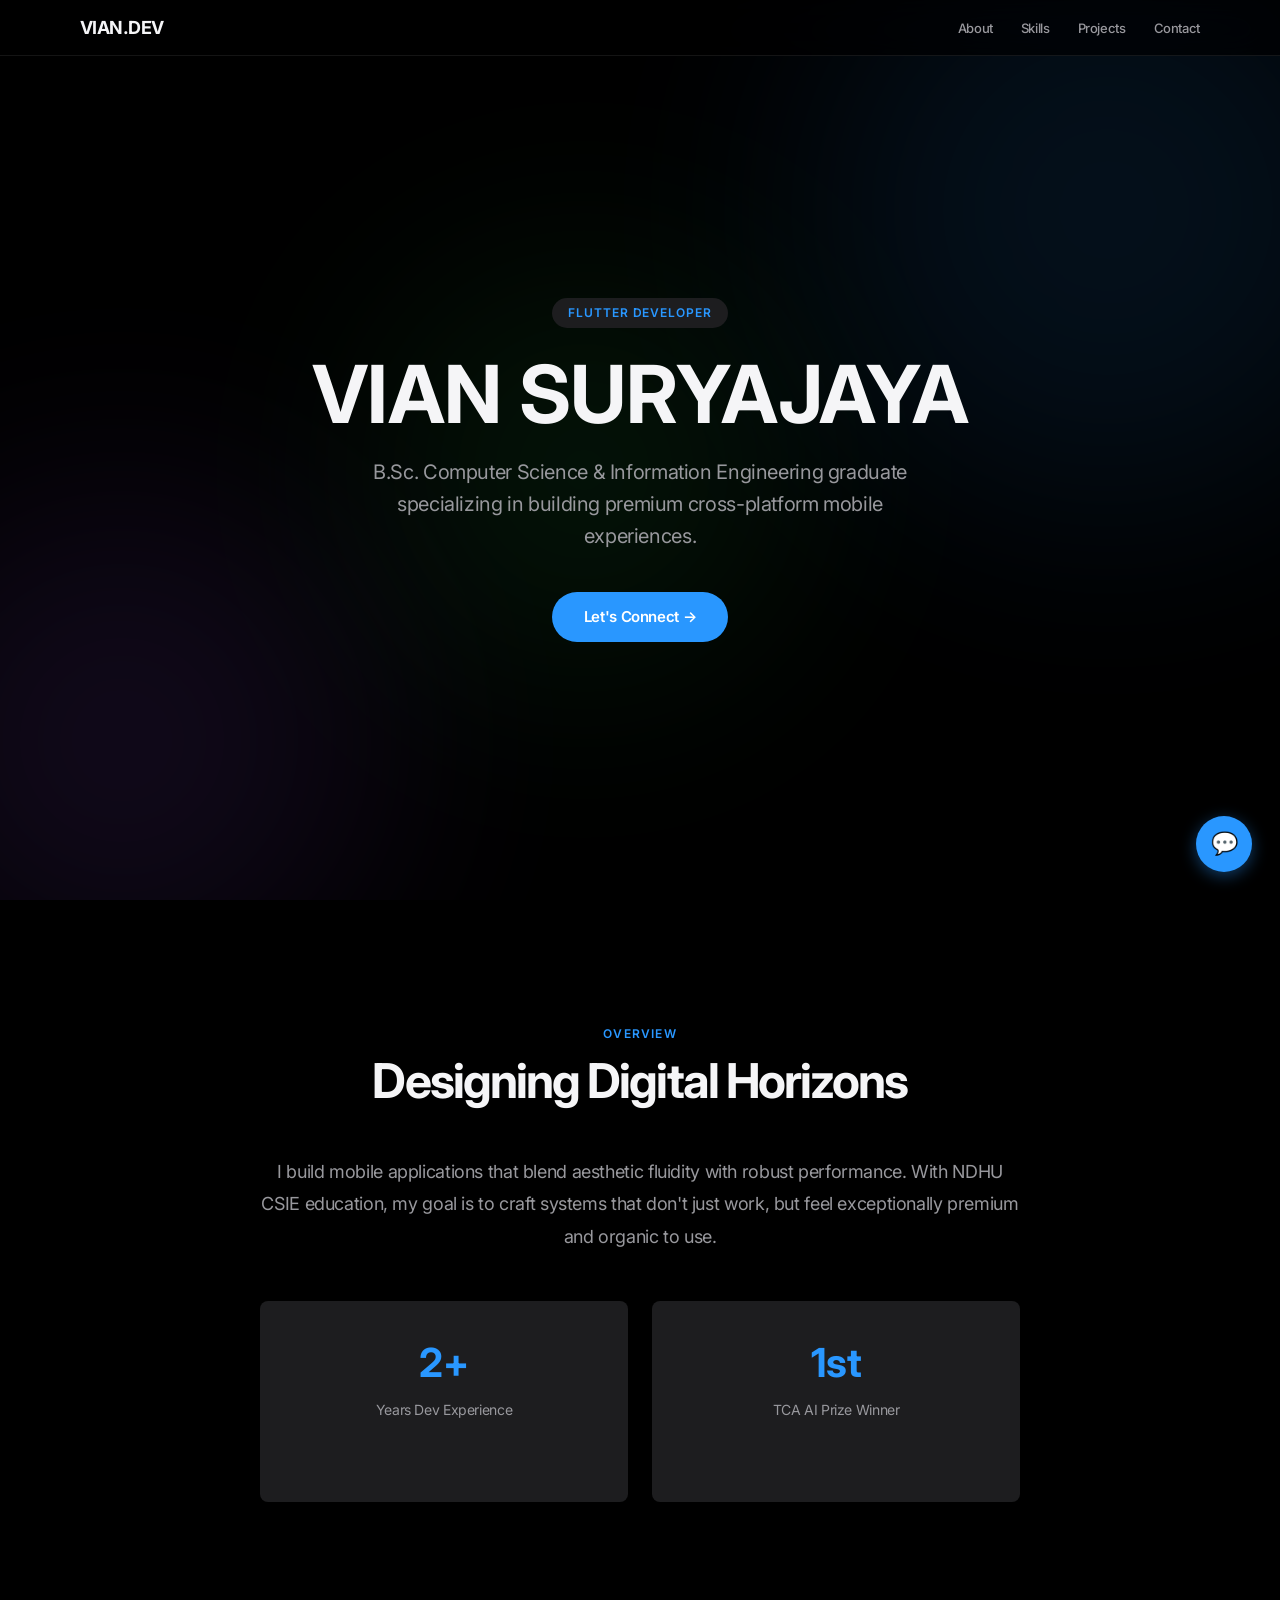
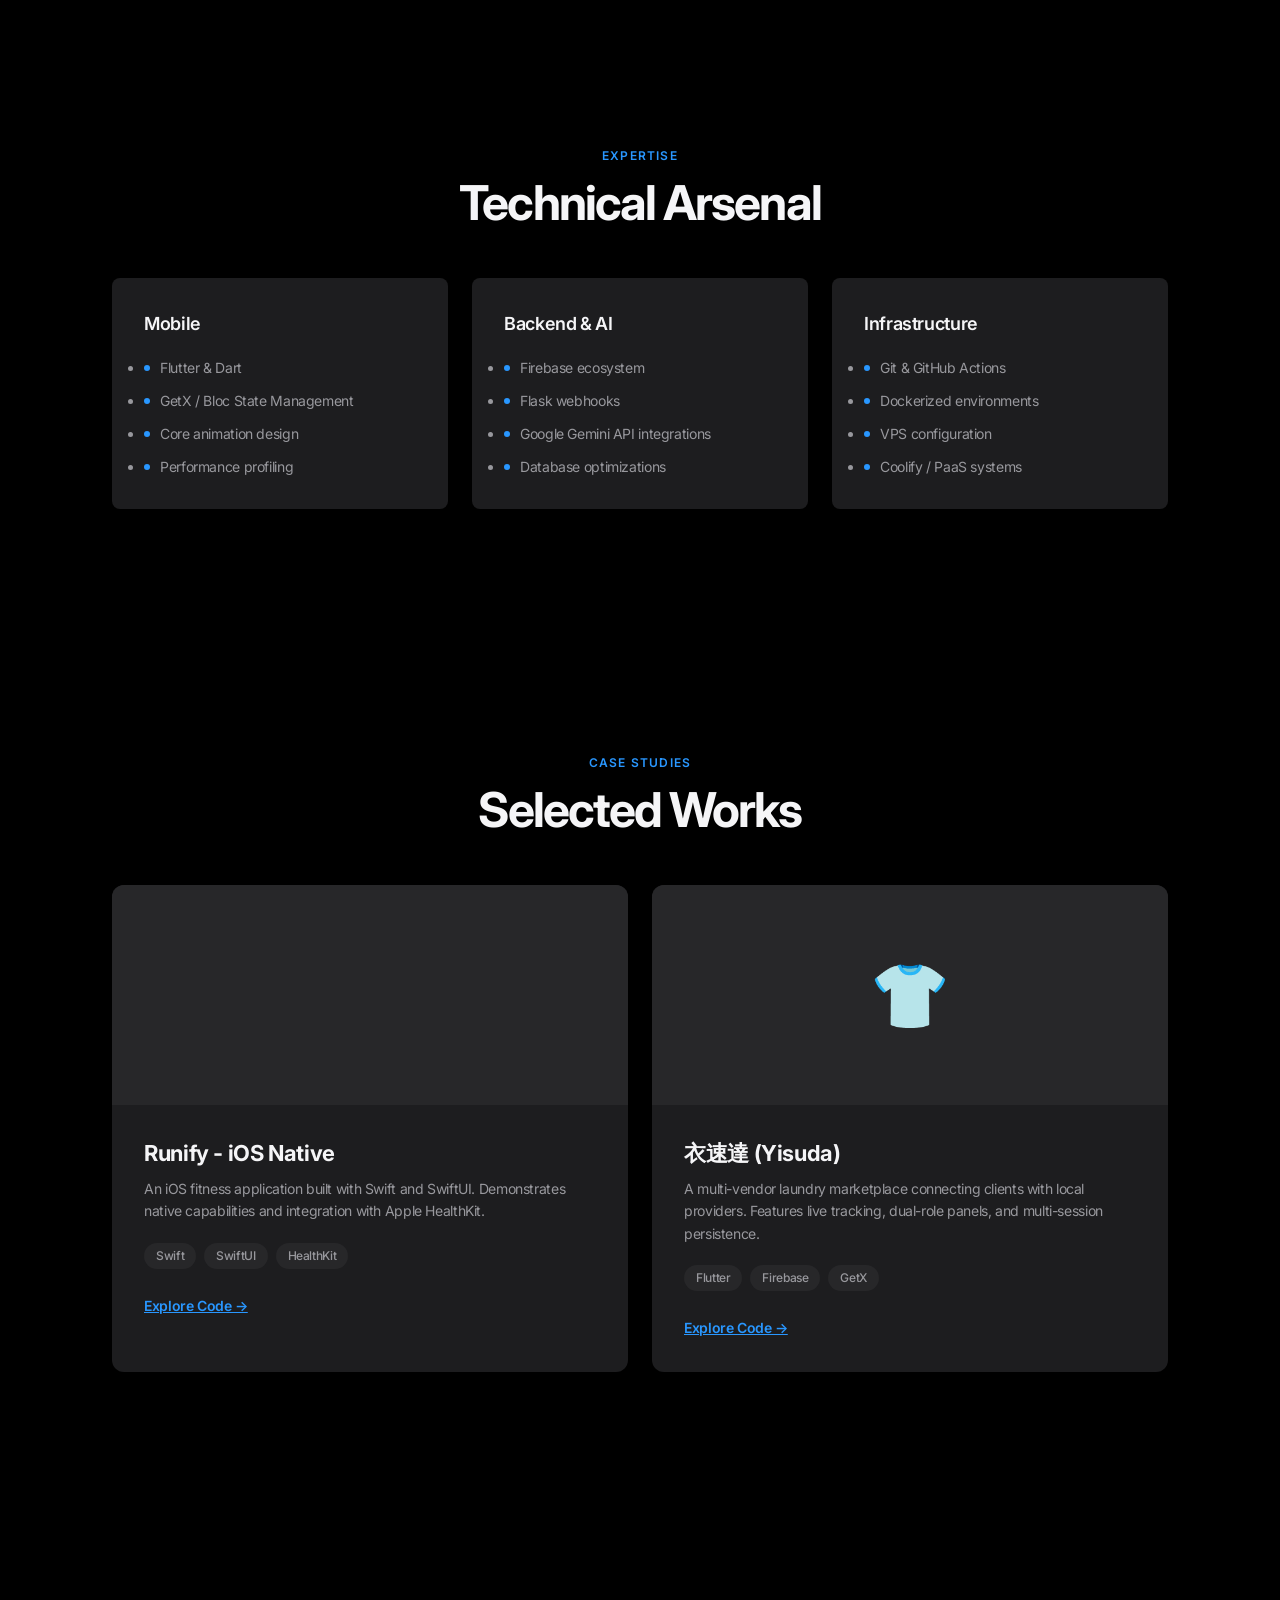
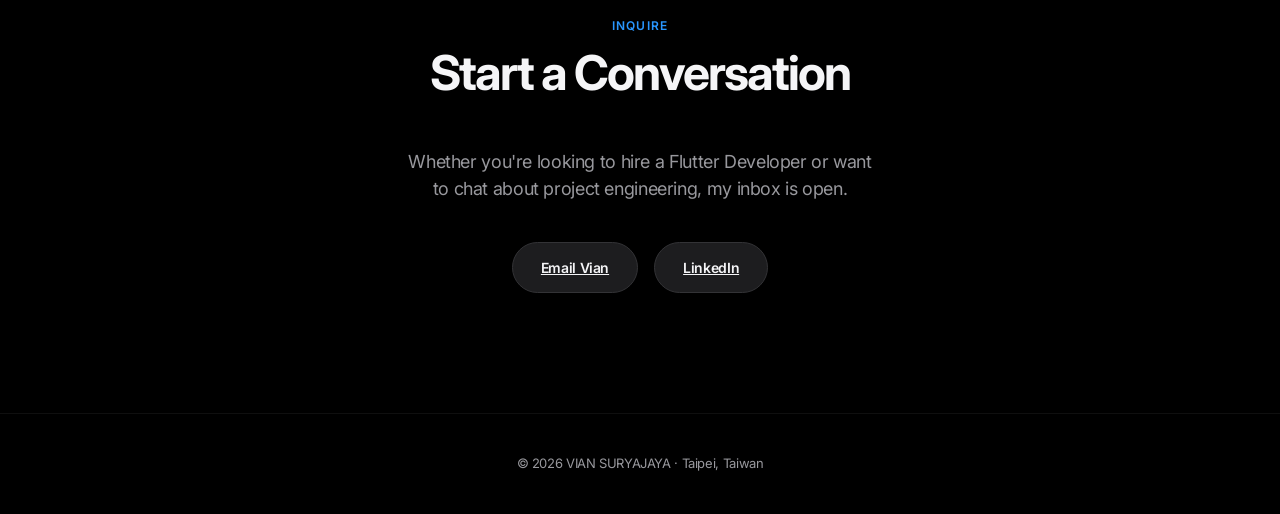
==== commit 54be353b: "Add Runify iOS emulator to portfolio" ====
--- a/index.html
+++ b/index.html
@@ -101,29 +101,31 @@
       <h2 class="section-title">Selected Works</h2>
     </div>
     <div class="projects-grid">
+      <div class="project-card interactive-project">
+        <div class="thumb">
+          <iframe src="https://appetize.io/embed/b_eajgwwnlexea4nh7y5xctard6i?device=iphone13pro&osVersion=15.5&scale=75" width="320" height="680" frameborder="0" scrolling="no"></iframe>
+        </div>
+        <div class="body">
+          <h3>Runify - iOS Native</h3>
+          <p>An iOS fitness application built with Swift and SwiftUI. Demonstrates native capabilities and integration with Apple HealthKit.</p>
+          <div class="stack">
+            <span>Swift</span><span>SwiftUI</span><span>HealthKit</span>
+          </div>
+          <div class="links">
+            <a href="https://github.com/viansuryajayaa/runify" target="_blank">Explore Code →</a>
+          </div>
+        </div>
+      </div>
       <div class="project-card">
         <div class="thumb">👕</div>
         <div class="body">
           <h3>衣速達 (Yisuda)</h3>
           <p>A multi-vendor laundry marketplace connecting clients with local providers. Features live tracking, dual-role panels, and multi-session persistence.</p>
           <div class="stack">
-            <span>Flutter</span><span>Firebase</span><span>GetX</span><span>OTP</span>
+            <span>Flutter</span><span>Firebase</span><span>GetX</span>
           </div>
           <div class="links">
-            <a href="https://github.com/viansuryajayaa" target="_blank">Explore Code →</a>
-          </div>
-        </div>
-      </div>
-      <div class="project-card">
-        <div class="thumb">🤖</div>
-        <div class="body">
-          <h3>SIMY - AI Assistant</h3>
-          <p>An intelligent bot integrating Gemini API with Google Calendar via tool calling to automate scheduling directly from conversations.</p>
-          <div class="stack">
-            <span>Python</span><span>Flask</span><span>Gemini API</span><span>LINE API</span>
-          </div>
-          <div class="links">
-            <a href="https://github.com/viansuryajayaa" target="_blank">Explore Code →</a>
+            <a href="https://github.com/viansuryajayaa/laundry" target="_blank">Explore Code →</a>
           </div>
         </div>
       </div>
@@ -136,9 +138,7 @@
       <h2 class="section-title">Start a Conversation</h2>
       <p>Whether you&#39;re looking to hire a Flutter Developer or want to chat about project engineering, my inbox is open.</p>
       <div class="contact-links">
-        <a href="mailto:viansuryajaya37@gmail.com"><br>Email Vian</a>
-        <a href="Vian_Suryajaya_Resume.pdf" target="_blank" class="contact-links">Download CV (EN) 📄</a>
-        <a href="Vian_Suryajaya_CV_ZH.pdf" target="_blank" class="contact-links">Download CV (ZH) 📄</a>
+        <a href="mailto:viansuryajaya37@gmail.com">Email Vian</a>
         <a href="https://linkedin.com/in/viansuryajaya" target="_blank">LinkedIn</a>
       </div>
     </div>
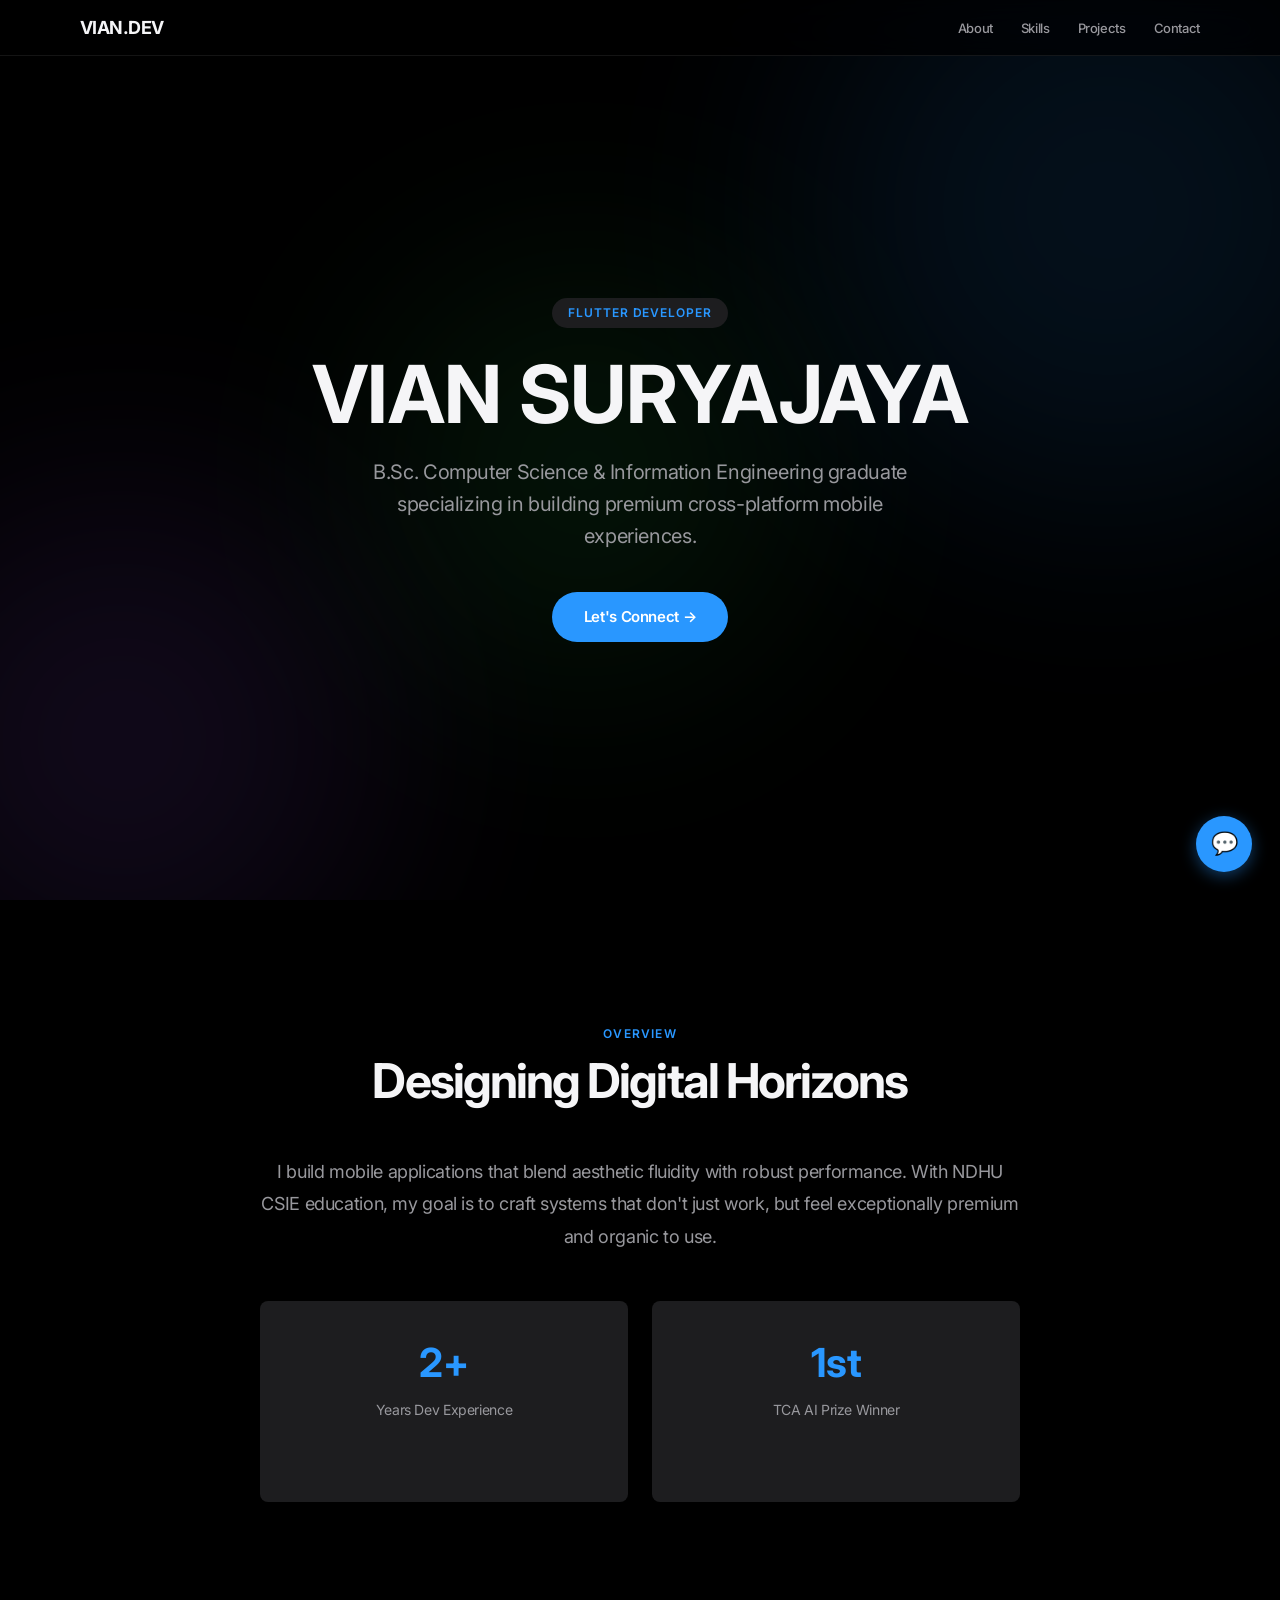
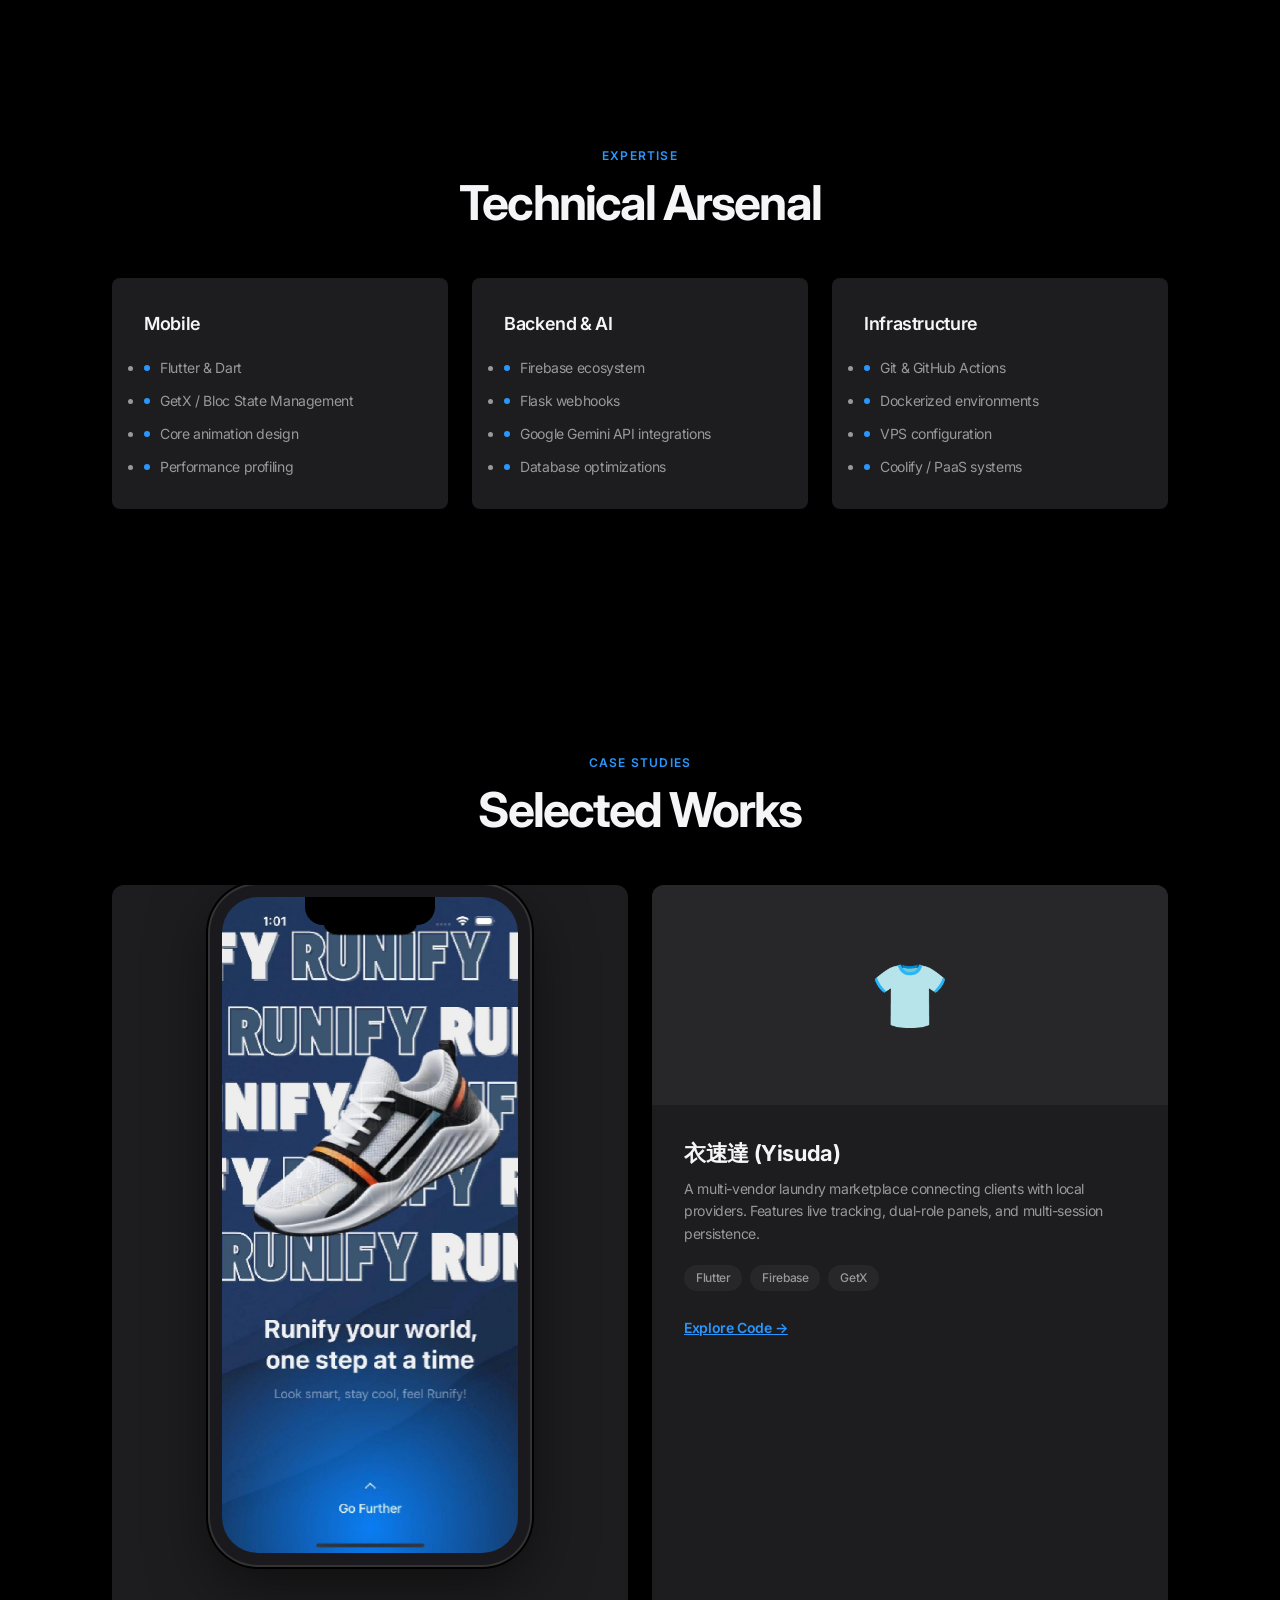
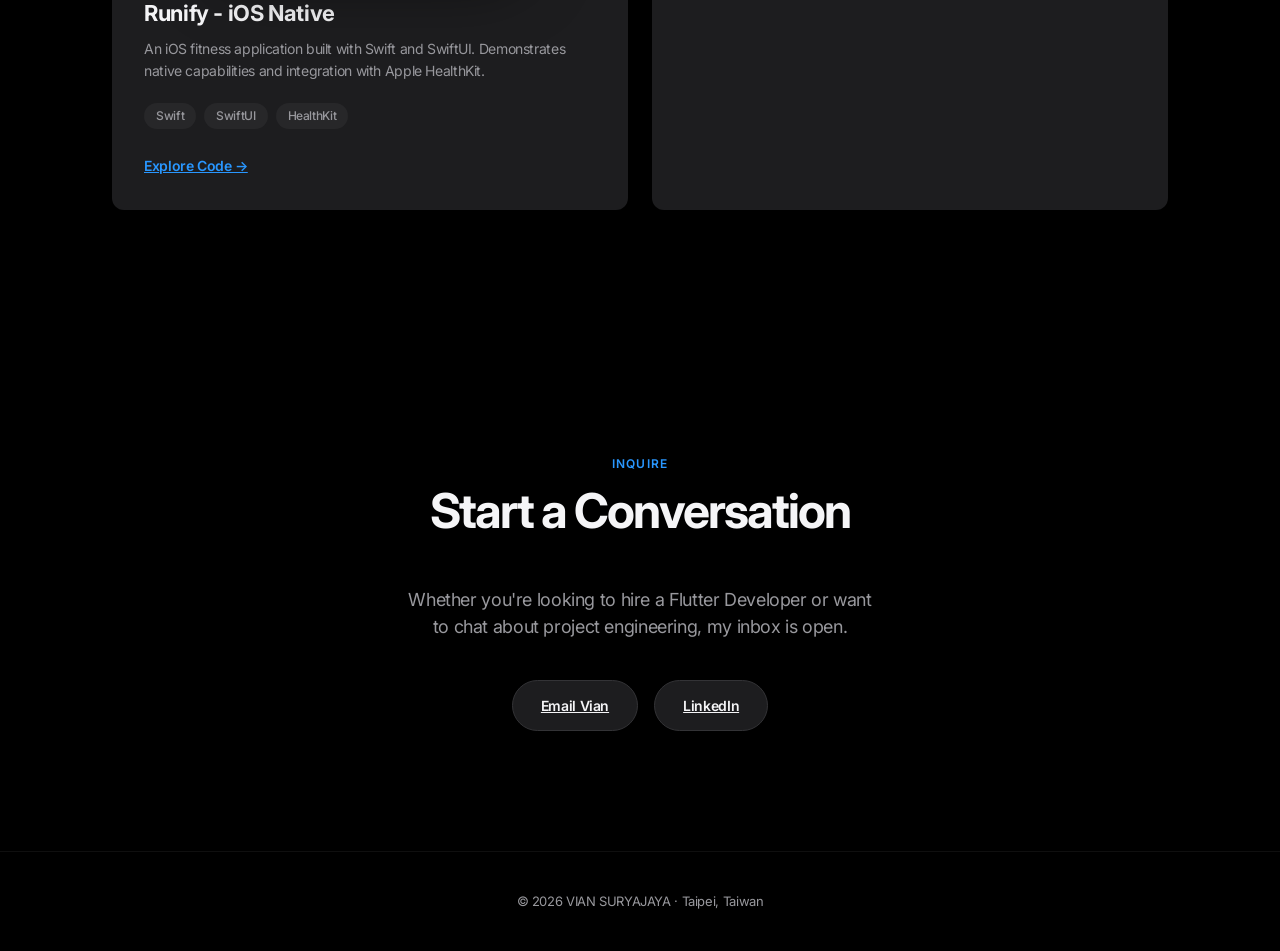
==== commit 1b3b1b0a: "Add interactive Runify phone mockup with CSS/JS simulation" ====
--- a/index.html
+++ b/index.html
@@ -102,8 +102,37 @@
     </div>
     <div class="projects-grid">
       <div class="project-card interactive-project">
-        <div class="thumb">
-          <iframe src="https://appetize.io/embed/b_eajgwwnlexea4nh7y5xctard6i?device=iphone13pro&osVersion=15.5&scale=75" width="320" height="680" frameborder="0" scrolling="no"></iframe>
+        <div class="phone-mockup">
+          <div class="phone-frame">
+            <div class="phone-notch"></div>
+            <div class="phone-screen" id="runifyScreen">
+              <img src="assets/runify-onboard.jpg" alt="Runify App" />
+              <div class="hotspot hotspot-btn" id="hotspotGo"></div>
+              <div class="screen-overlay" id="runifyOverlay">
+                <h3>Get Started</h3>
+                <p>Track your runs, set goals, and crush your personal bests.</p>
+                <div class="overlay-stats">
+                  <div class="stat-item">
+                    <div class="num">12</div>
+                    <div class="label">Runs This Week</div>
+                  </div>
+                  <div class="stat-item">
+                    <div class="num">5.2</div>
+                    <div class="label">Avg. Km</div>
+                  </div>
+                  <div class="stat-item">
+                    <div class="num">8:30</div>
+                    <div class="label">Pace/Km</div>
+                  </div>
+                  <div class="stat-item">
+                    <div class="num">275</div>
+                    <div class="label">Calories</div>
+                  </div>
+                </div>
+                <button class="back-btn" id="backBtn">Back to Onboarding</button>
+              </div>
+            </div>
+          </div>
         </div>
         <div class="body">
           <h3>Runify - iOS Native</h3>
--- a/style.css
+++ b/style.css
@@ -595,3 +595,196 @@
     transform: translateY(0);
   }
 }
+
+/* ─── Interactive Emulator Project ─── */
+.interactive-project {
+  display: flex;
+  flex-direction: column;
+  align-items: center;
+}
+
+.interactive-project .thumb {
+  height: auto;
+  background: transparent;
+  padding: 32px 0;
+  display: flex;
+  align-items: center;
+  justify-content: center;
+}
+
+.interactive-project .thumb iframe {
+  border-radius: 24px;
+  box-shadow: 0 12px 40px rgba(0, 0, 0, 0.5);
+}
+
+.interactive-project .body {
+  width: 100%;
+}
+
+/* ─── Interactive Phone Mockup ─── */
+.phone-mockup {
+  position: relative;
+  width: 320px;
+  margin: 0 auto;
+  user-select: none;
+}
+
+.phone-frame {
+  position: relative;
+  width: 320px;
+  height: 680px;
+  background: #1a1a1e;
+  border-radius: 48px;
+  padding: 12px;
+  box-shadow:
+    0 0 0 2px #333,
+    0 0 0 4px #000,
+    0 20px 60px rgba(0, 0, 0, 0.5);
+}
+
+.phone-notch {
+  position: absolute;
+  top: 12px;
+  left: 50%;
+  transform: translateX(-50%);
+  width: 130px;
+  height: 28px;
+  background: #000;
+  border-radius: 0 0 18px 18px;
+  z-index: 10;
+}
+
+.phone-screen {
+  width: 100%;
+  height: 100%;
+  border-radius: 36px;
+  overflow: hidden;
+  position: relative;
+  background: #0a0e27;
+}
+
+.phone-screen img {
+  width: 100%;
+  height: 100%;
+  object-fit: cover;
+  display: block;
+}
+
+/* Interactive hotspots */
+.hotspot {
+  position: absolute;
+  cursor: pointer;
+  transition: all 0.2s;
+  z-index: 5;
+}
+
+.hotspot:hover {
+  background: rgba(255, 255, 255, 0.12);
+  backdrop-filter: blur(4px);
+  border-radius: 12px;
+}
+
+.hotspot:active {
+  transform: scale(0.95);
+}
+
+.hotspot-btn {
+  bottom: 20px;
+  left: 50%;
+  transform: translateX(-50%);
+  width: 200px;
+  height: 56px;
+  border-radius: 28px;
+}
+
+/* Pressed state */
+.phone-screen.pressed .hotspot-btn {
+  background: rgba(255, 255, 255, 0.2) !important;
+}
+
+/* Modal overlay for screen transition */
+.screen-overlay {
+  position: absolute;
+  inset: 0;
+  background: #0f1428;
+  display: flex;
+  flex-direction: column;
+  align-items: center;
+  justify-content: center;
+  opacity: 0;
+  pointer-events: none;
+  transition: opacity 0.5s ease;
+  padding: 32px;
+  text-align: center;
+}
+
+.screen-overlay.active {
+  opacity: 1;
+  pointer-events: auto;
+}
+
+.screen-overlay h3 {
+  font-size: 28px;
+  font-weight: 700;
+  color: #fff;
+  margin-bottom: 12px;
+}
+
+.screen-overlay p {
+  font-size: 15px;
+  color: rgba(255, 255, 255, 0.6);
+  margin-bottom: 32px;
+  line-height: 1.5;
+}
+
+.screen-overlay .overlay-stats {
+  display: grid;
+  grid-template-columns: 1fr 1fr;
+  gap: 12px;
+  width: 100%;
+  margin-bottom: 32px;
+}
+
+.screen-overlay .stat-item {
+  background: rgba(255, 255, 255, 0.06);
+  padding: 16px;
+  border-radius: 12px;
+}
+
+.screen-overlay .stat-item .num {
+  font-size: 24px;
+  font-weight: 700;
+  color: #fff;
+}
+
+.screen-overlay .stat-item .label {
+  font-size: 12px;
+  color: rgba(255, 255, 255, 0.5);
+  margin-top: 4px;
+}
+
+.screen-overlay .back-btn {
+  background: rgba(255, 255, 255, 0.1);
+  border: 1px solid rgba(255, 255, 255, 0.2);
+  color: #fff;
+  padding: 12px 32px;
+  border-radius: 24px;
+  font-size: 14px;
+  cursor: pointer;
+  transition: background 0.2s;
+}
+
+.screen-overlay .back-btn:hover {
+  background: rgba(255, 255, 255, 0.2);
+}
+
+/* Project card adjustment for emulator */
+.interactive-project {
+  display: flex;
+  flex-direction: column;
+  align-items: center;
+}
+
+.interactive-project .body {
+  width: 100%;
+}
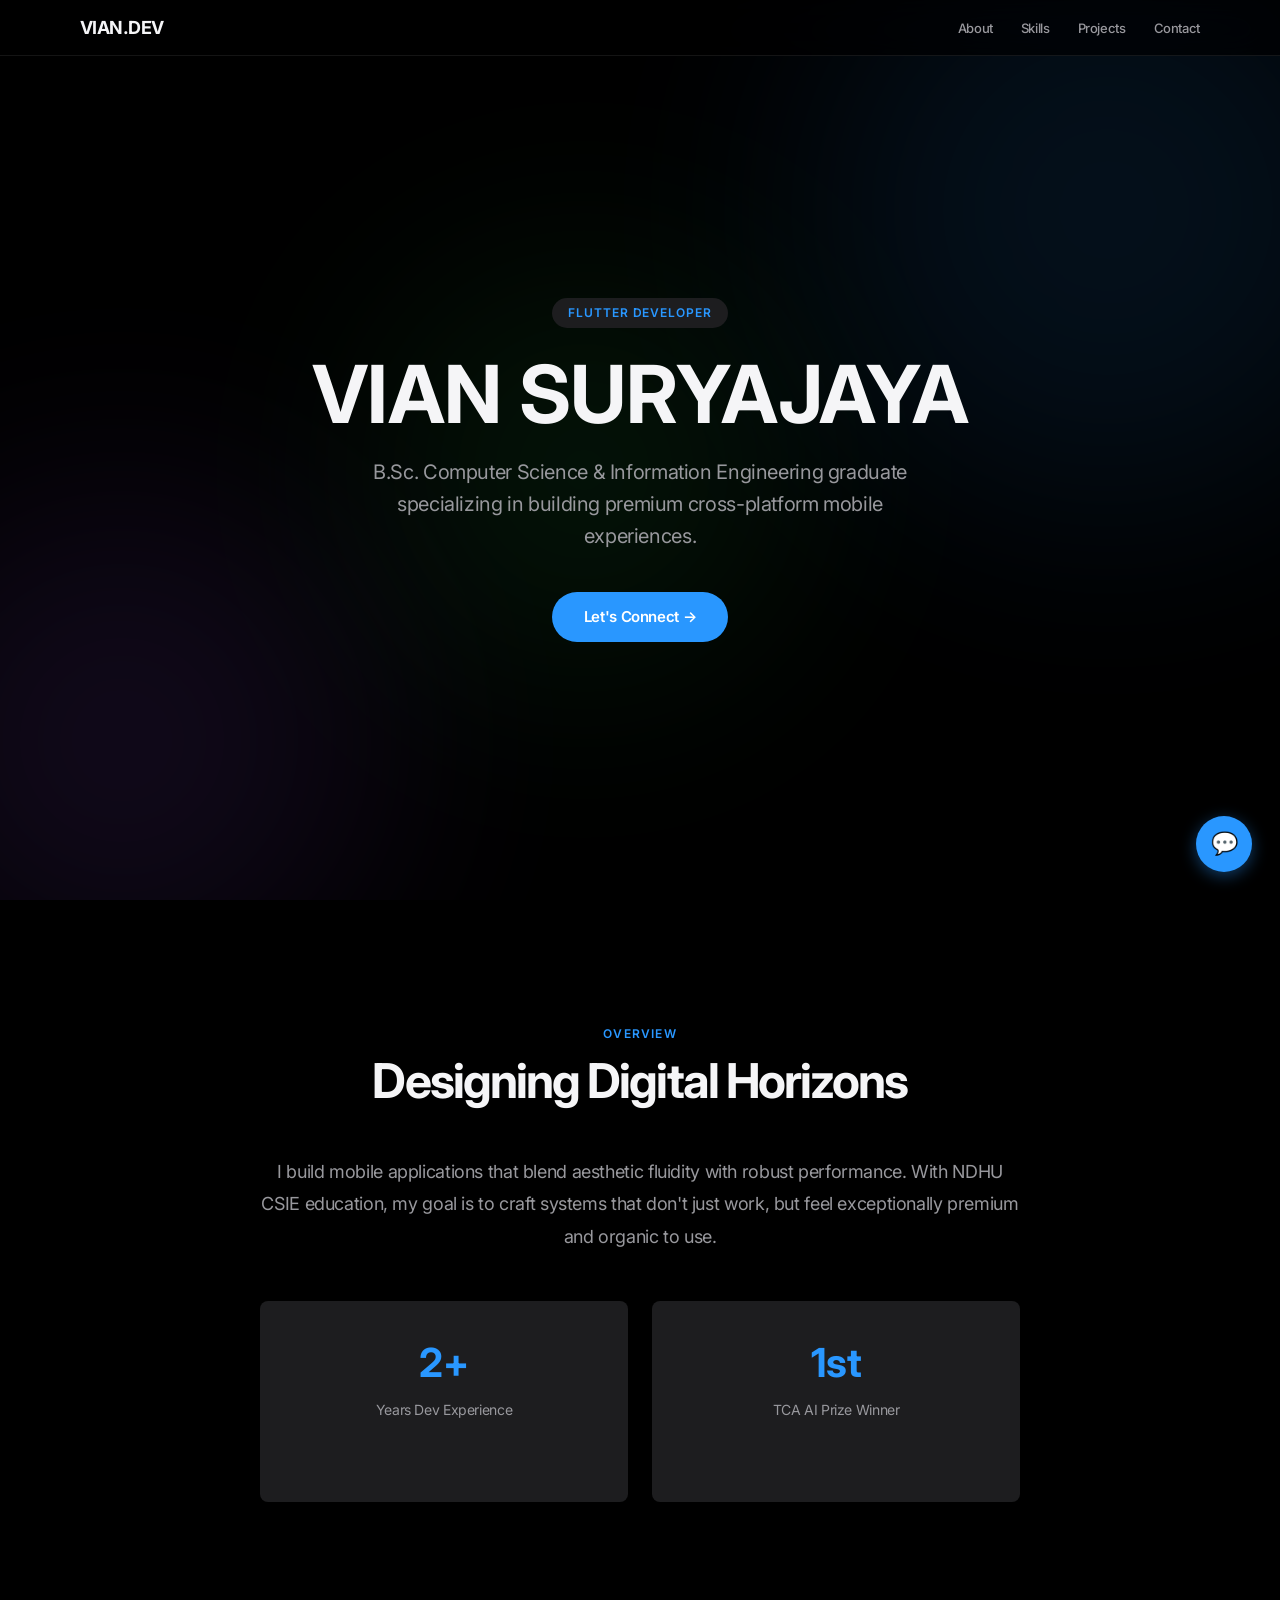
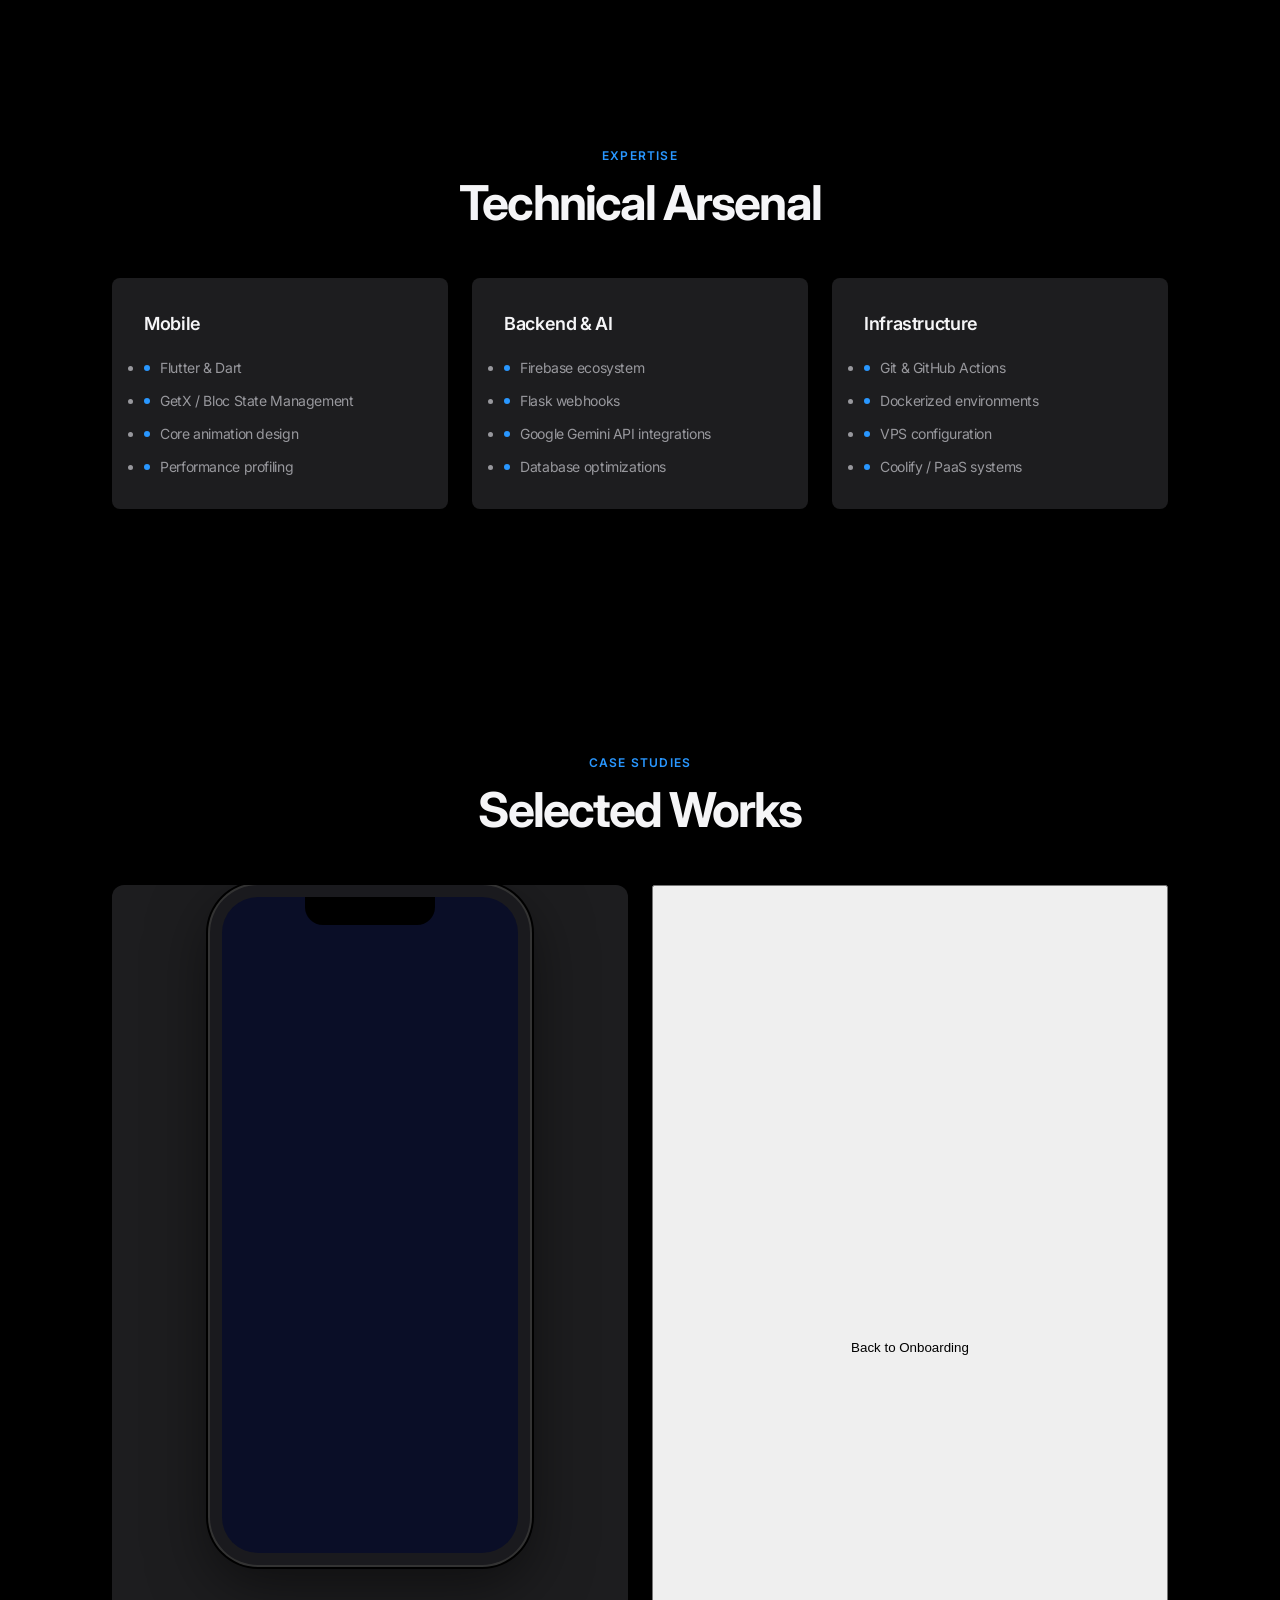
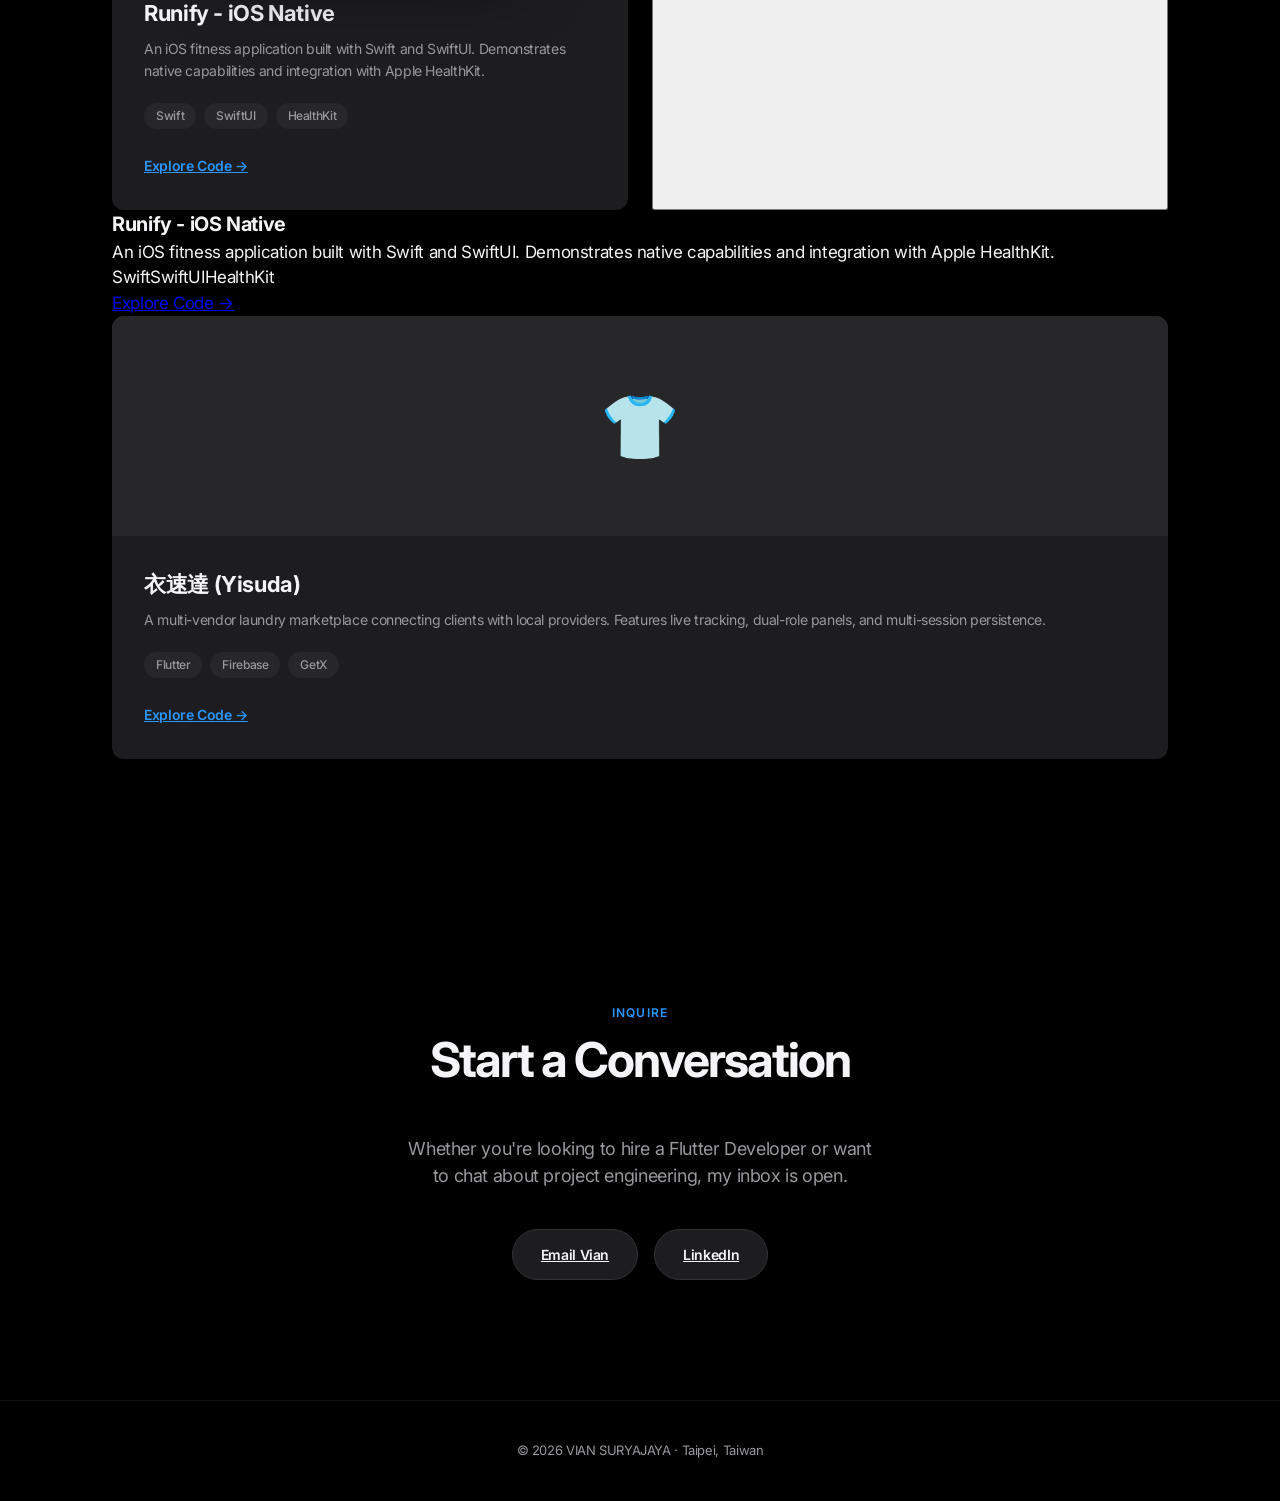
==== commit 4882ef6c: "Switch Runify preview to auto-playing video demo inside iPhone frame" ====
--- a/index.html
+++ b/index.html
@@ -101,34 +101,29 @@
       <h2 class="section-title">Selected Works</h2>
     </div>
     <div class="projects-grid">
-      <div class="project-card interactive-project">
+            <div class="project-card interactive-project">
         <div class="phone-mockup">
           <div class="phone-frame">
             <div class="phone-notch"></div>
-            <div class="phone-screen" id="runifyScreen">
-              <img src="assets/runify-onboard.jpg" alt="Runify App" />
-              <div class="hotspot hotspot-btn" id="hotspotGo"></div>
-              <div class="screen-overlay" id="runifyOverlay">
-                <h3>Get Started</h3>
-                <p>Track your runs, set goals, and crush your personal bests.</p>
-                <div class="overlay-stats">
-                  <div class="stat-item">
-                    <div class="num">12</div>
-                    <div class="label">Runs This Week</div>
-                  </div>
-                  <div class="stat-item">
-                    <div class="num">5.2</div>
-                    <div class="label">Avg. Km</div>
-                  </div>
-                  <div class="stat-item">
-                    <div class="num">8:30</div>
-                    <div class="label">Pace/Km</div>
-                  </div>
-                  <div class="stat-item">
-                    <div class="num">275</div>
-                    <div class="label">Calories</div>
-                  </div>
-                </div>
+            <div class="phone-screen">
+              <video autoplay muted loop playsinline>
+                <source src="assets/runify/Runify-demo.mp4" type="video/mp4">
+                Your browser does not support the video tag.
+              </video>
+            </div>
+          </div>
+        </div>
+        <div class="body">
+          <h3>Runify - iOS Native</h3>
+          <p>An iOS fitness application built with Swift and SwiftUI. Demonstrates native capabilities and integration with Apple HealthKit.</p>
+          <div class="stack">
+            <span>Swift</span><span>SwiftUI</span><span>HealthKit</span>
+          </div>
+          <div class="links">
+            <a href="https://github.com/viansuryajayaa/runify" target="_blank">Explore Code →</a>
+          </div>
+        </div>
+      </div>
                 <button class="back-btn" id="backBtn">Back to Onboarding</button>
               </div>
             </div>
--- a/style.css
+++ b/style.css
@@ -788,3 +788,11 @@
 .interactive-project .body {
   width: 100%;
 }
+
+/* ─── Video Emulator Custom styles ─── */
+.phone-screen video {
+  width: 100%;
+  height: 100%;
+  object-fit: cover;
+  display: block;
+}
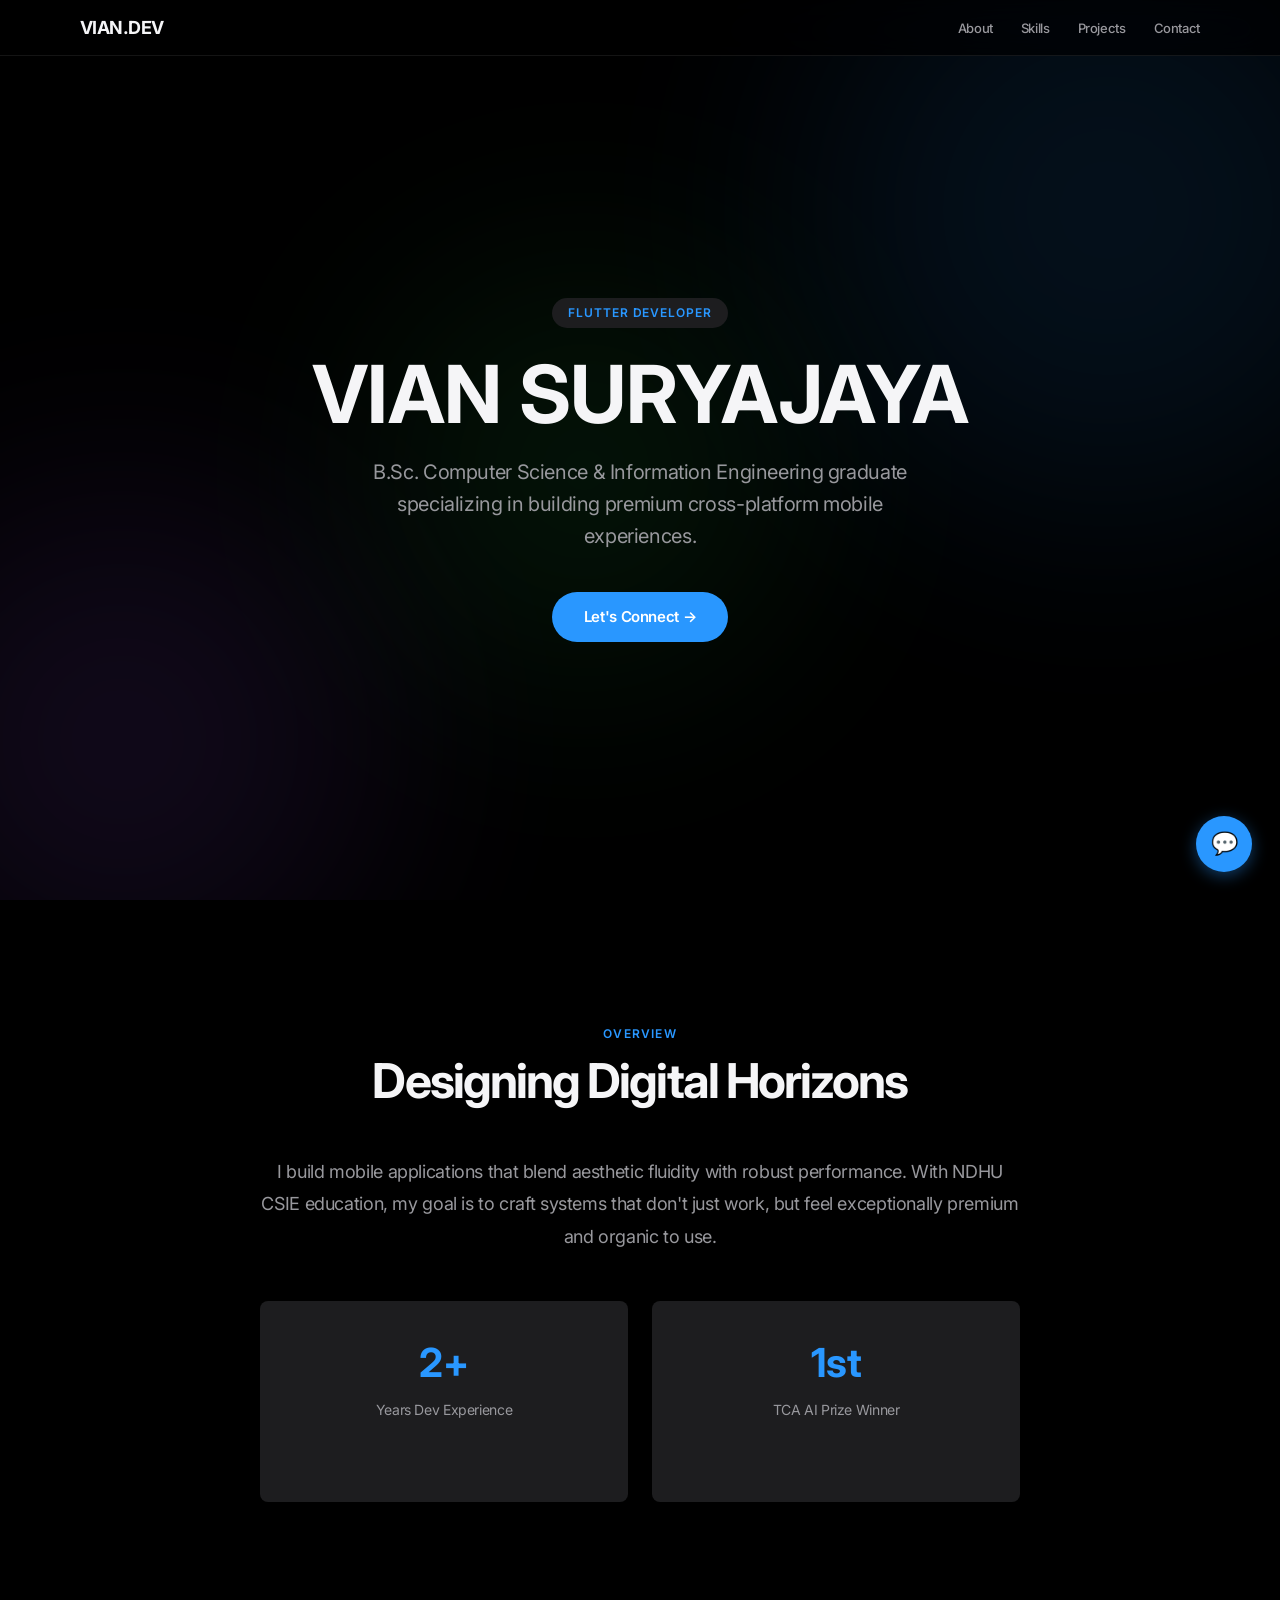
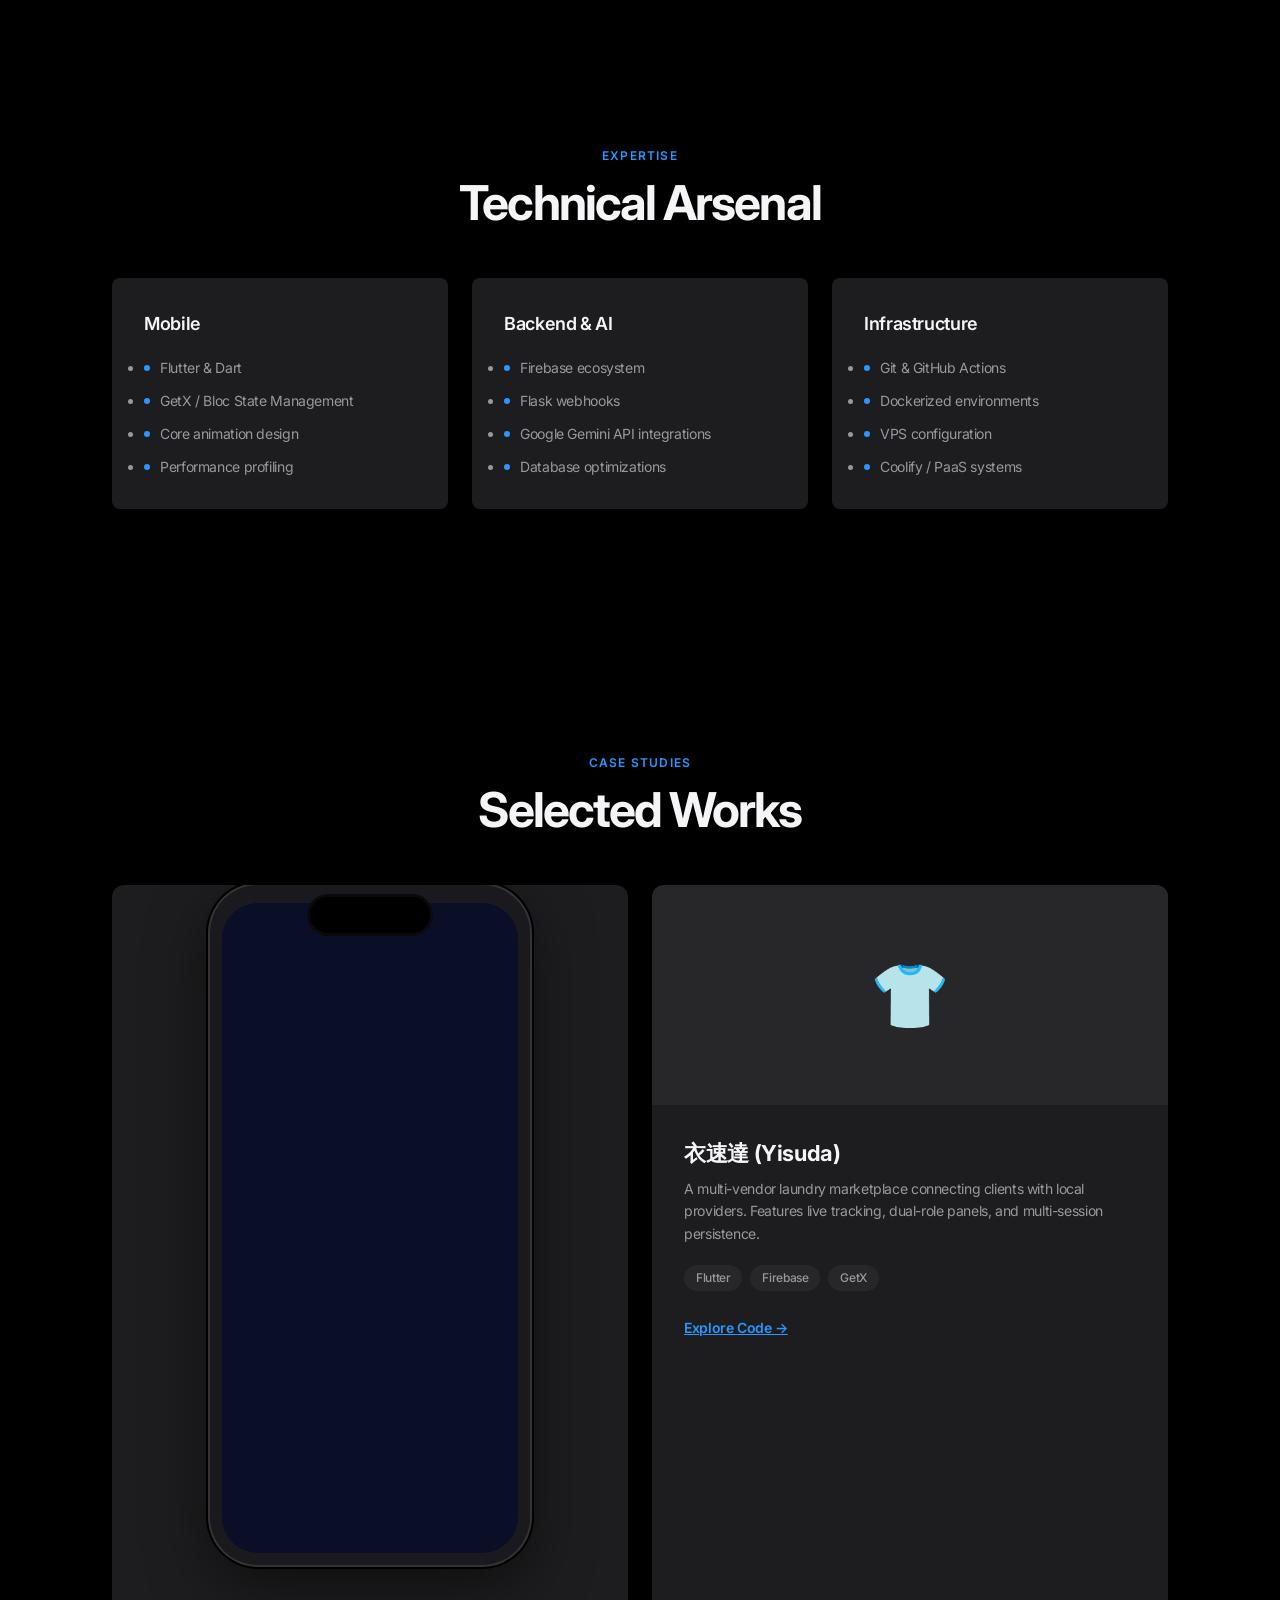
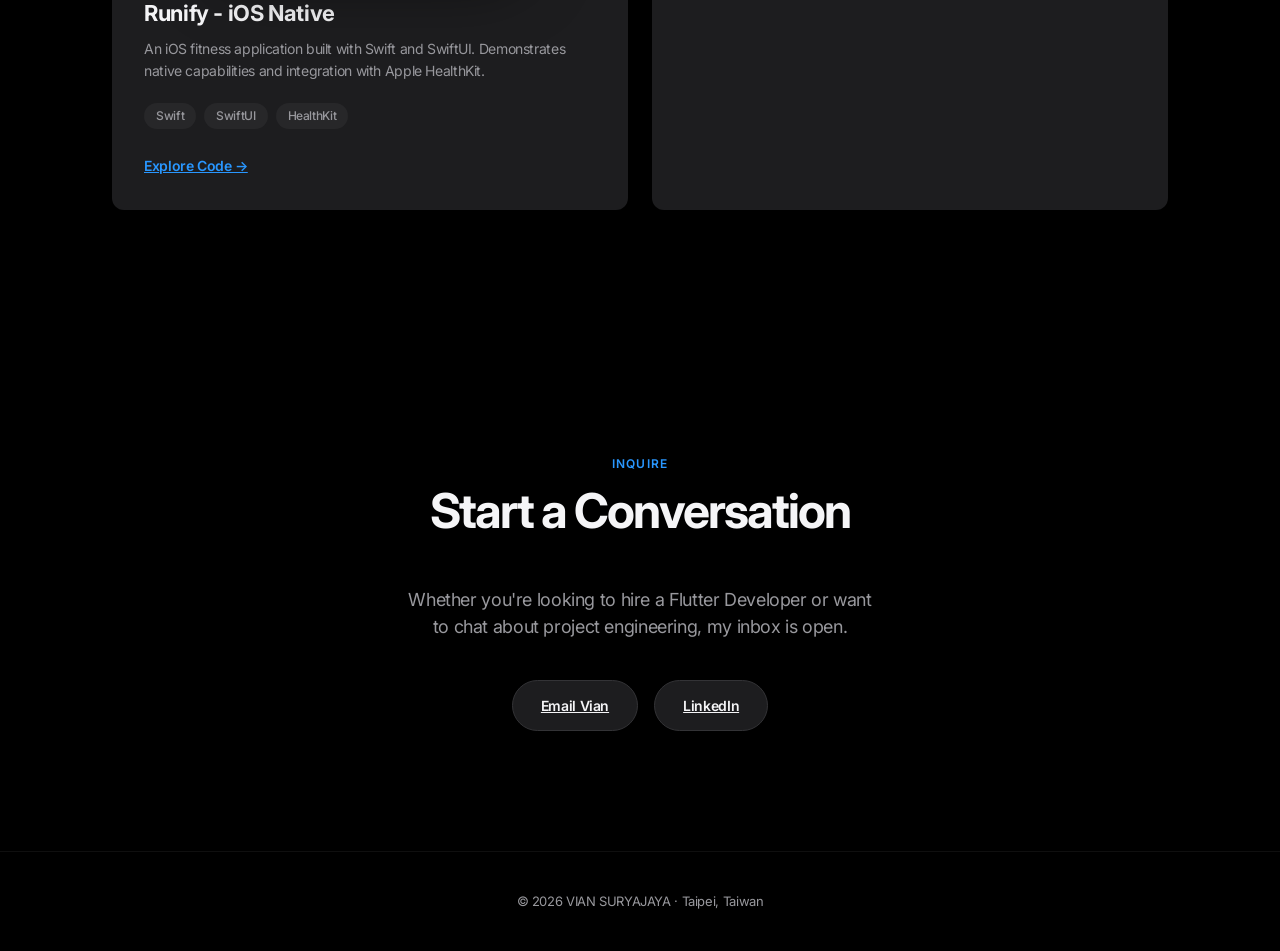
==== commit c4f050b0: "Clean up HTML project duplicates, add iPhone 16 Pro Dynamic Island layout, adjust padding" ====
--- a/index.html
+++ b/index.html
@@ -101,31 +101,15 @@
       <h2 class="section-title">Selected Works</h2>
     </div>
     <div class="projects-grid">
-            <div class="project-card interactive-project">
+      <div class="project-card interactive-project">
         <div class="phone-mockup">
           <div class="phone-frame">
-            <div class="phone-notch"></div>
+            <div class="phone-dynamic-island"></div>
             <div class="phone-screen">
               <video autoplay muted loop playsinline>
                 <source src="assets/runify/Runify-demo.mp4" type="video/mp4">
                 Your browser does not support the video tag.
               </video>
-            </div>
-          </div>
-        </div>
-        <div class="body">
-          <h3>Runify - iOS Native</h3>
-          <p>An iOS fitness application built with Swift and SwiftUI. Demonstrates native capabilities and integration with Apple HealthKit.</p>
-          <div class="stack">
-            <span>Swift</span><span>SwiftUI</span><span>HealthKit</span>
-          </div>
-          <div class="links">
-            <a href="https://github.com/viansuryajayaa/runify" target="_blank">Explore Code →</a>
-          </div>
-        </div>
-      </div>
-                <button class="back-btn" id="backBtn">Back to Onboarding</button>
-              </div>
             </div>
           </div>
         </div>
--- a/style.css
+++ b/style.css
@@ -642,17 +642,7 @@
     0 20px 60px rgba(0, 0, 0, 0.5);
 }
 
-.phone-notch {
-  position: absolute;
-  top: 12px;
-  left: 50%;
-  transform: translateX(-50%);
-  width: 130px;
-  height: 28px;
-  background: #000;
-  border-radius: 0 0 18px 18px;
-  z-index: 10;
-}
+
 
 .phone-screen {
   width: 100%;
@@ -666,7 +656,7 @@
 .phone-screen img {
   width: 100%;
   height: 100%;
-  object-fit: cover;
+  object-fit: contain;
   display: block;
 }
 
@@ -793,6 +783,31 @@
 .phone-screen video {
   width: 100%;
   height: 100%;
-  object-fit: cover;
+  object-fit: contain;
   display: block;
 }
+
+
+/* ─── Dynamic Island (iPhone 16 Pro) ─── */
+.phone-dynamic-island {
+  position: absolute;
+  top: 12px;
+  left: 50%;
+  transform: translateX(-50%);
+  width: 120px;
+  height: 36px;
+  background: #000;
+  border-radius: 20px;
+  z-index: 10;
+  box-shadow: 0 0 0 3px #0a0a0c;
+}
+
+/* Increase phone frame top padding for screen content */
+.phone-frame {
+  padding-top: 18px;
+}
+
+/* Ensure phone notch does not conflict */
+.phone-notch {
+  display: none;
+}
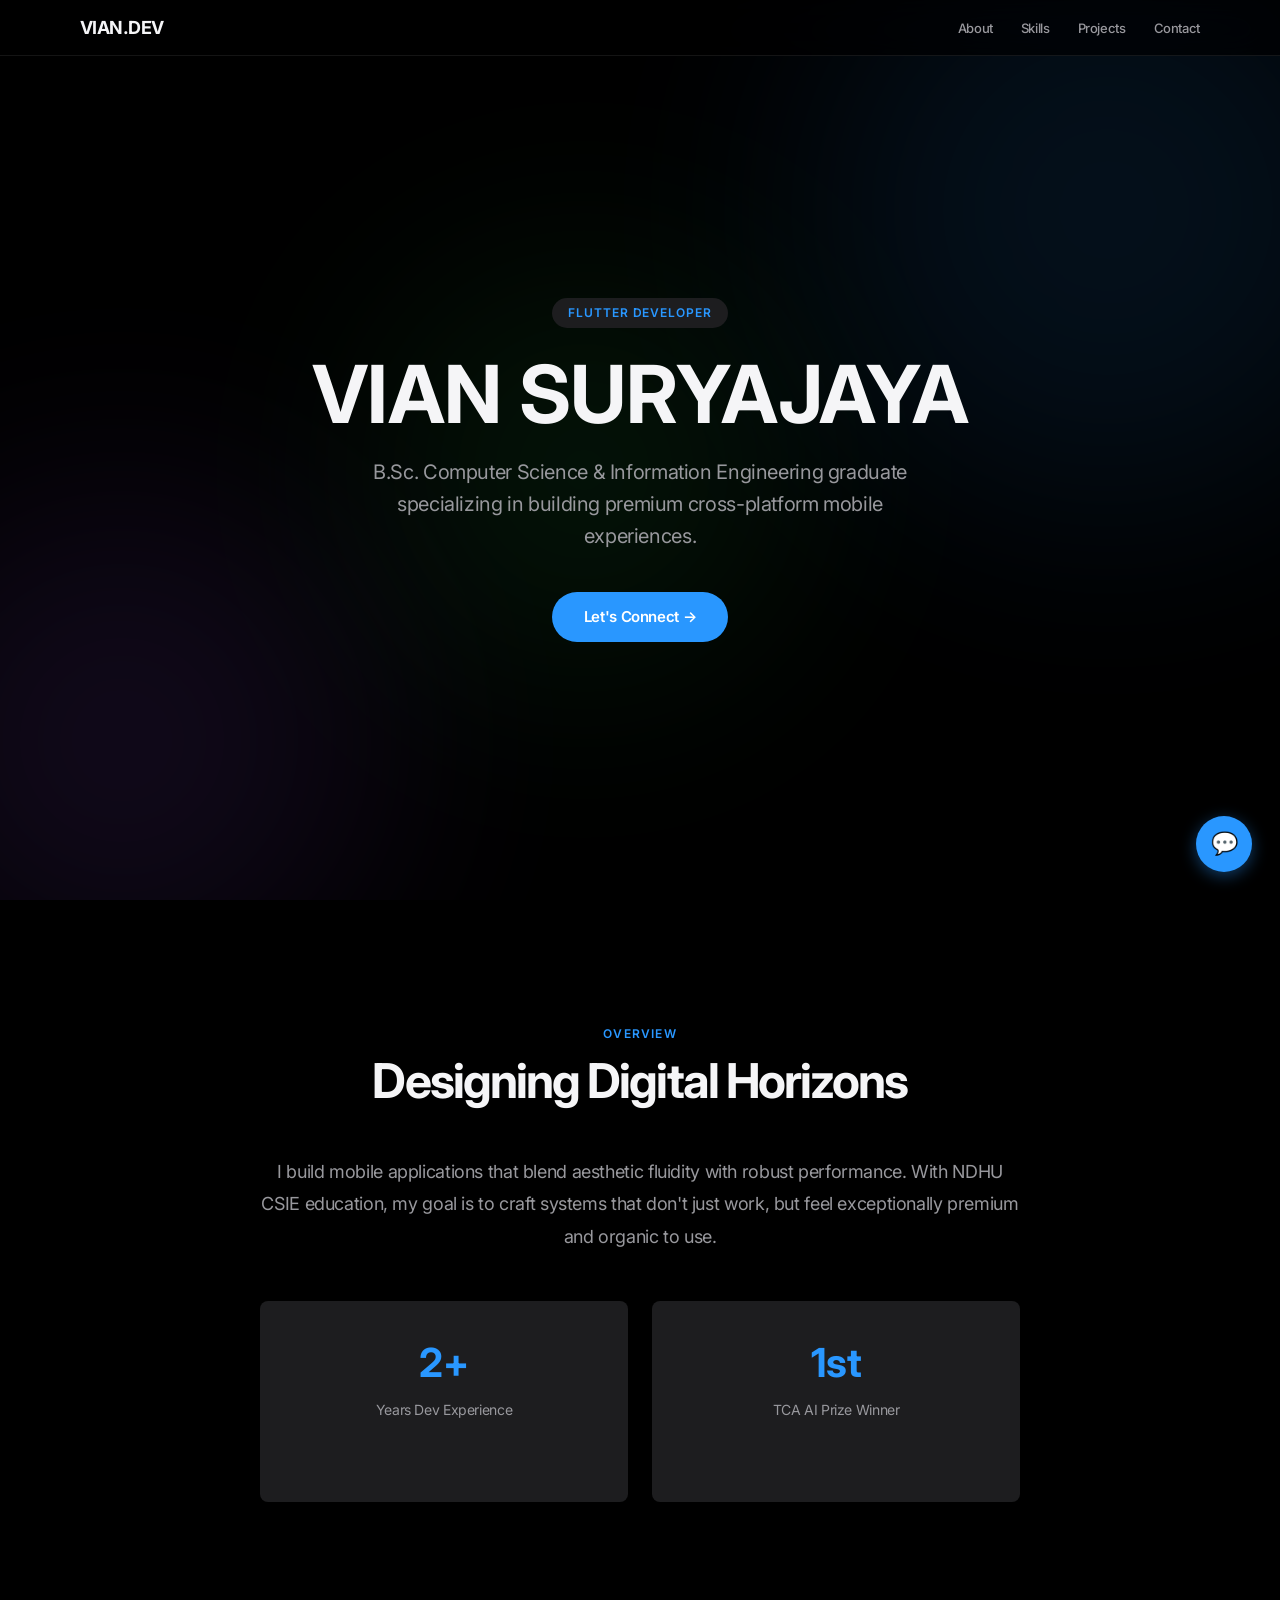
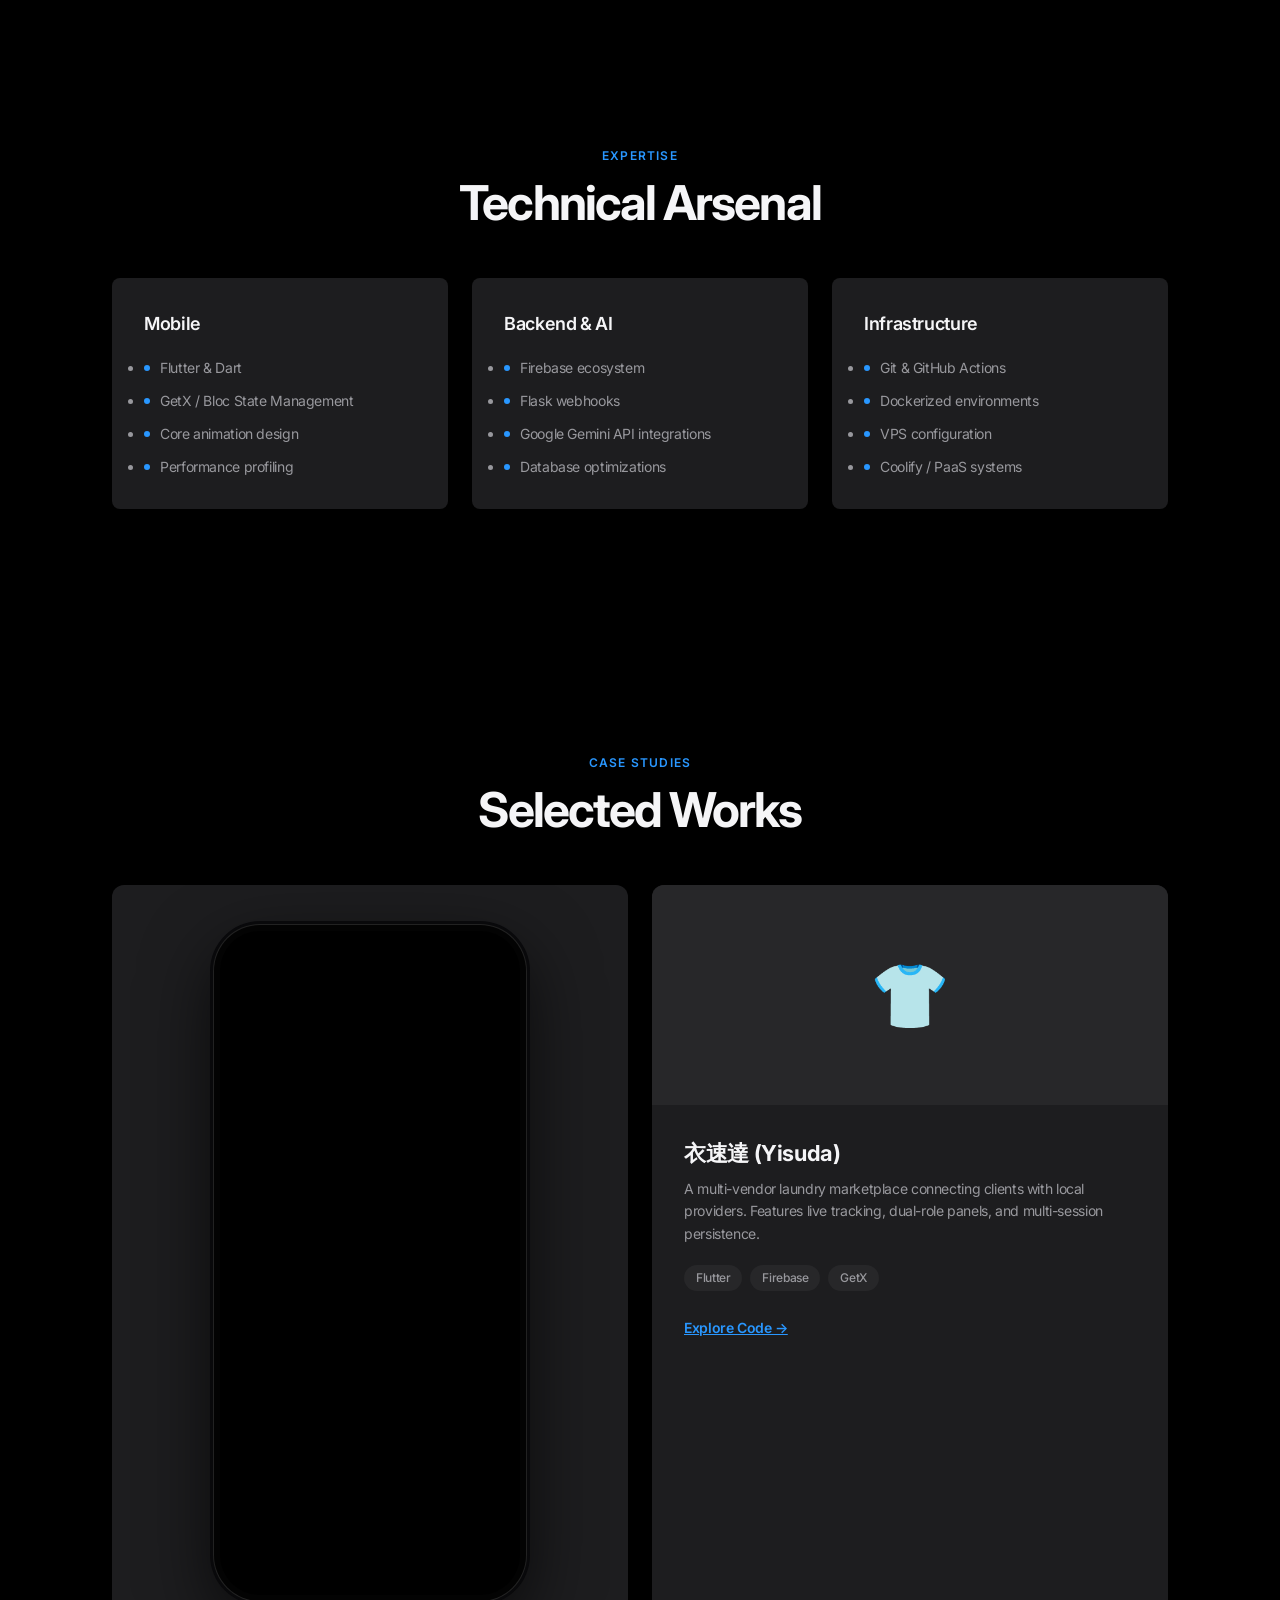
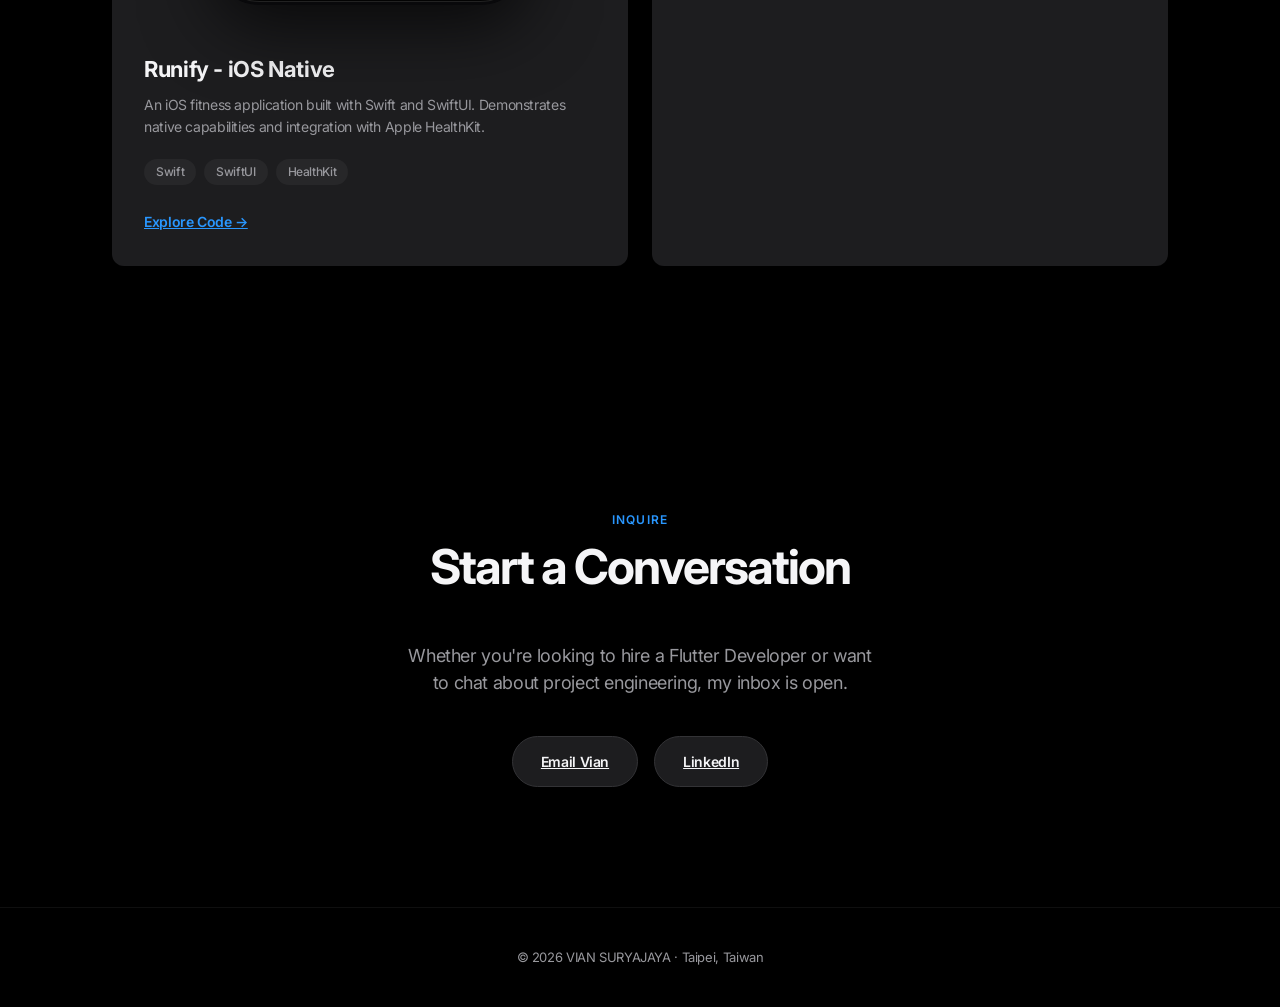
==== commit 54514b29: "Remove phone notch/dynamic island, add top padding above iPhone frame" ====
--- a/index.html
+++ b/index.html
@@ -104,7 +104,7 @@
       <div class="project-card interactive-project">
         <div class="phone-mockup">
           <div class="phone-frame">
-            <div class="phone-dynamic-island"></div>
+            
             <div class="phone-screen">
               <video autoplay muted loop playsinline>
                 <source src="assets/runify/Runify-demo.mp4" type="video/mp4">
--- a/style.css
+++ b/style.css
@@ -624,23 +624,14 @@
 /* ─── Interactive Phone Mockup ─── */
 .phone-mockup {
   position: relative;
-  width: 320px;
+  width: 312px;
   margin: 0 auto;
   user-select: none;
-}
-
-.phone-frame {
-  position: relative;
-  width: 320px;
-  height: 680px;
-  background: #1a1a1e;
-  border-radius: 48px;
-  padding: 12px;
-  box-shadow:
-    0 0 0 2px #333,
-    0 0 0 4px #000,
-    0 20px 60px rgba(0, 0, 0, 0.5);
-}
+  padding-top: 40px; /* Space between container and top of phone */
+  padding-bottom: 20px;
+}
+
+
 
 
 
@@ -789,25 +780,51 @@
 
 
 /* ─── Dynamic Island (iPhone 16 Pro) ─── */
-.phone-dynamic-island {
-  position: absolute;
-  top: 12px;
-  left: 50%;
-  transform: translateX(-50%);
-  width: 120px;
-  height: 36px;
-  background: #000;
-  border-radius: 20px;
-  z-index: 10;
-  box-shadow: 0 0 0 3px #0a0a0c;
-}
+
 
 /* Increase phone frame top padding for screen content */
-.phone-frame {
-  padding-top: 18px;
-}
+
 
 /* Ensure phone notch does not conflict */
 .phone-notch {
   display: none;
 }
+
+
+/* ─── iPhone 16 Pro Mockup (Ultra-Thin Bezel) ─── */
+.phone-frame {
+  position: relative;
+  width: 312px;
+  height: 676px;
+  background: #030303;
+  border-radius: 46px;
+  padding: 6px; /* Ultra-thin bezel simulation */
+  box-shadow:
+    0 0 0 1px #222, /* Inner Titanium border */
+    0 0 0 4px #09090b, /* Outer screen border */
+    0 24px 70px rgba(0, 0, 0, 0.7);
+  display: flex;
+  flex-direction: column;
+  justify-content: stretch;
+  overflow: hidden;
+}
+
+/* Dynamic Island */
+
+
+/* Ensure the screen behaves like a real display */
+.phone-screen {
+  position: relative;
+  width: 100%;
+  height: 100%;
+  border-radius: 40px;
+  overflow: hidden;
+  background: #000;
+}
+
+.phone-screen video {
+  width: 100%;
+  height: 100%;
+  object-fit: cover; /* Cover is better to look like a borderless screen, but we will make it contain if aspects differ. Since video is 1170x2542 (almost identical to 19.5:9), cover is actually perfect! */
+  display: block;
+}
